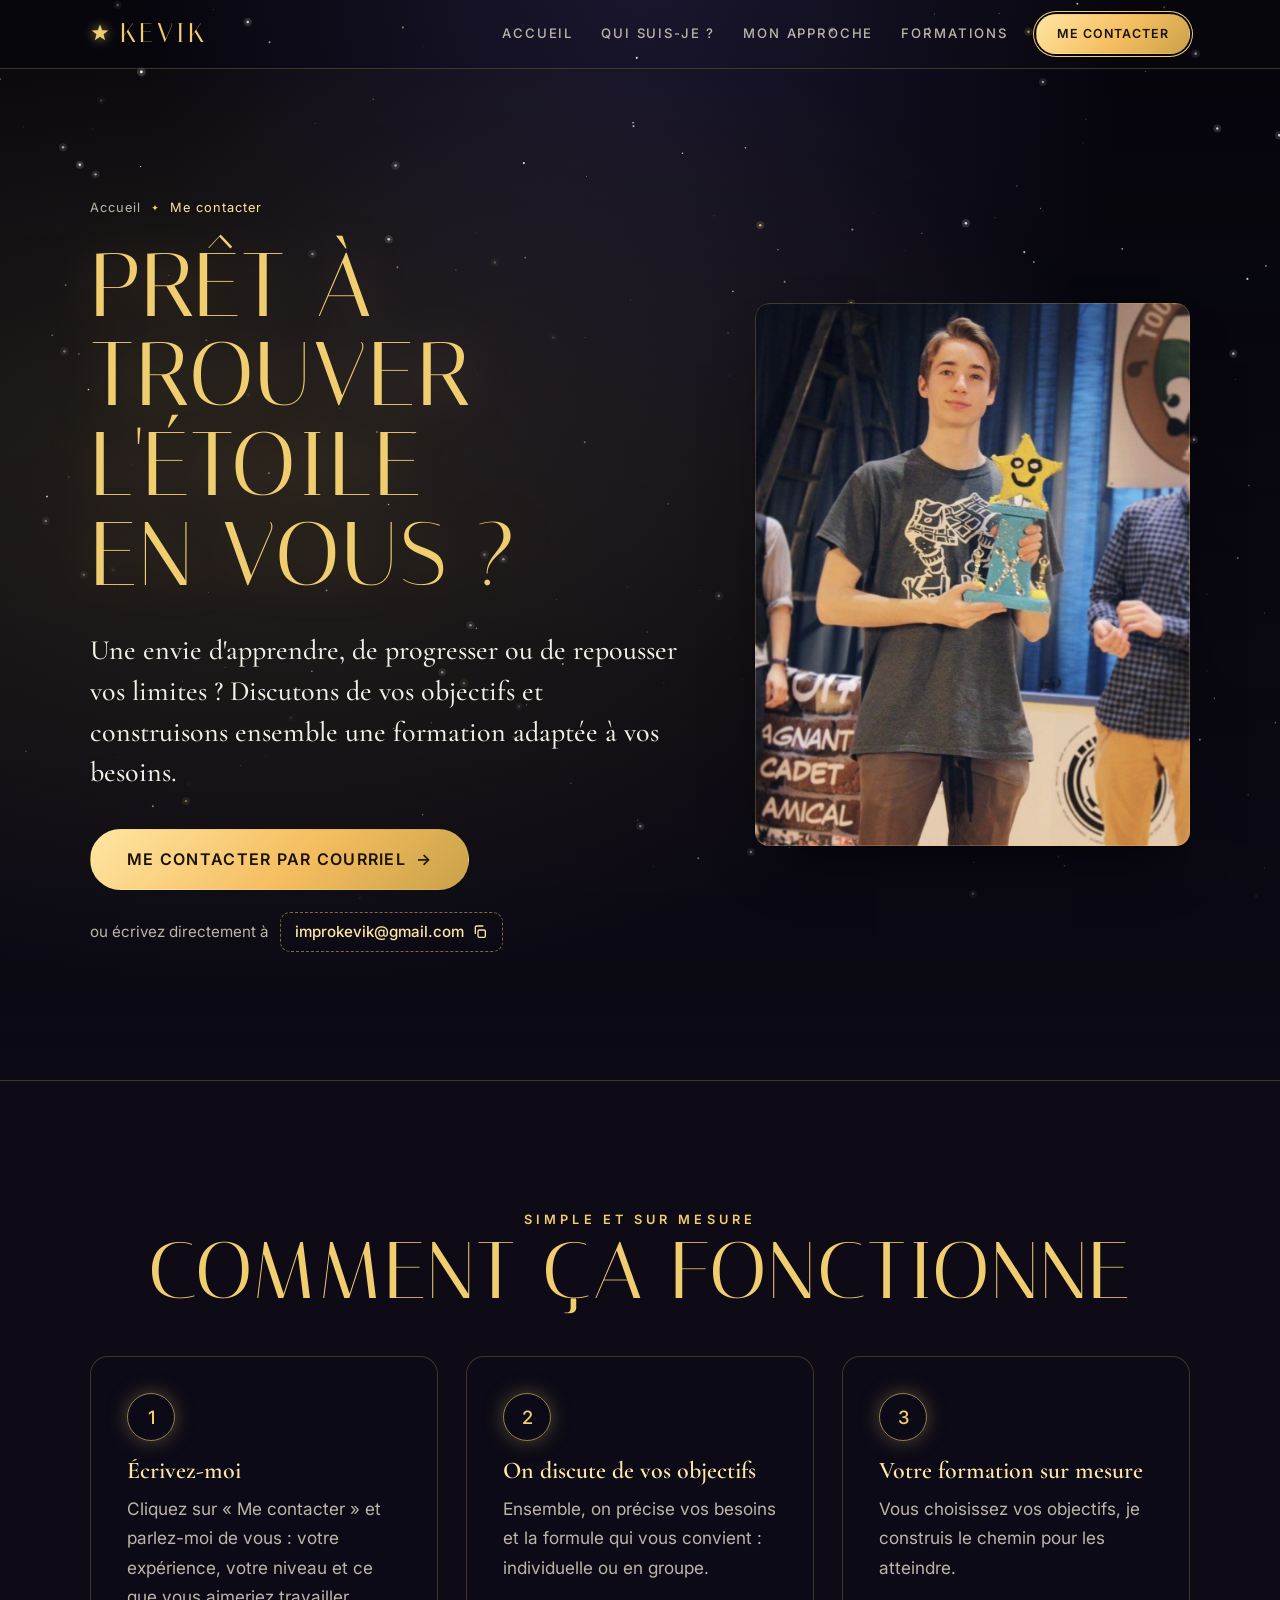
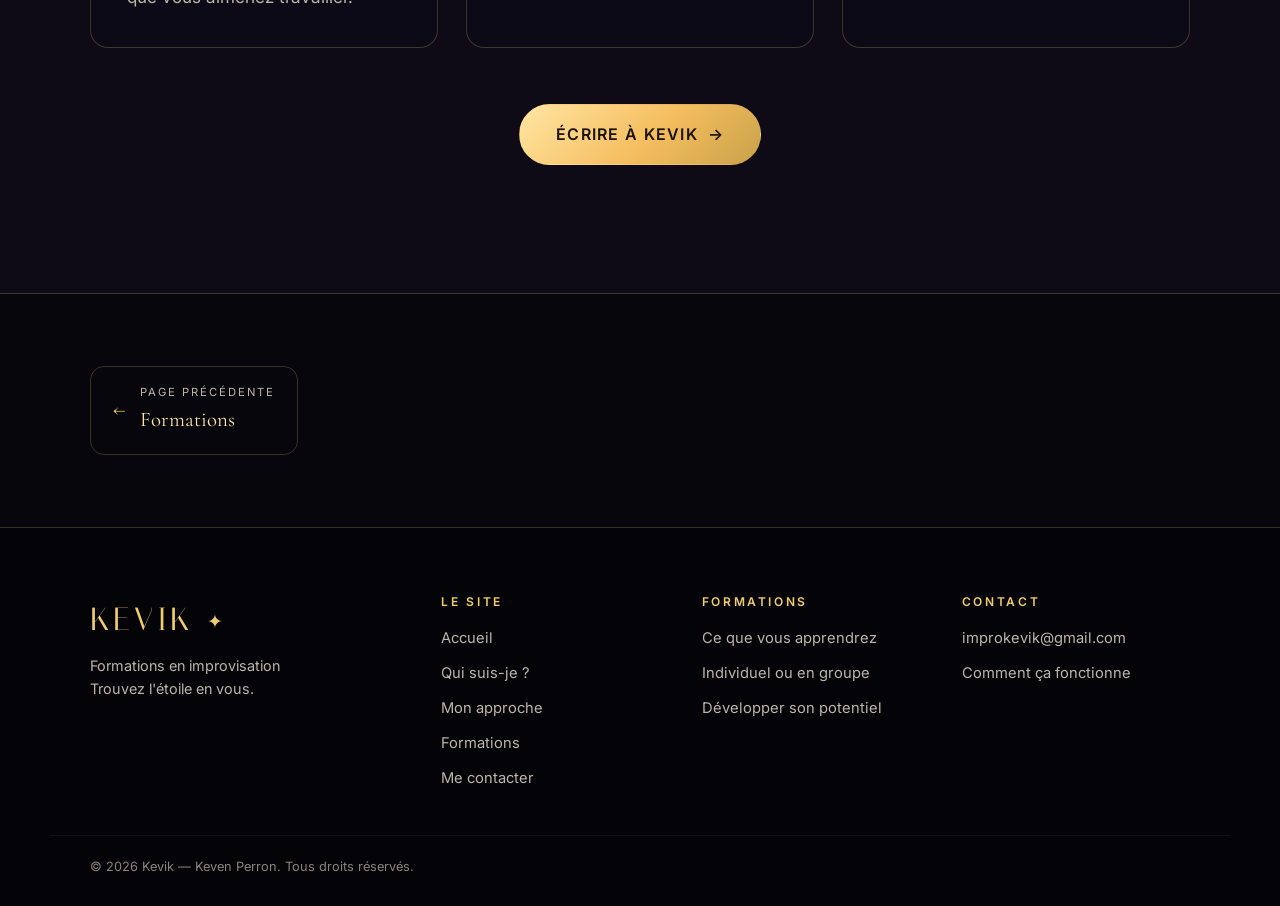
==== contact.html @ fa7ab72c "Site multipage : Accueil, Qui suis-je ?, Mon approche, Formations, Me contacter - Menu d'en-tête ave" ====
<!doctype html>
<html lang="fr-CA">
<head>
  <meta charset="utf-8">
  <meta name="viewport" content="width=device-width, initial-scale=1">
  <title>Me contacter — Kevik, formations en improvisation</title>
  <meta name="description" content="Prêt à trouver l'étoile en vous ? Écrivez à Kevik à improkevik@gmail.com pour construire une formation en improvisation adaptée à vos besoins.">
  <meta name="theme-color" content="#07060d">
  <meta property="og:type" content="website">
  <meta property="og:locale" content="fr_CA">
  <meta property="og:site_name" content="Kevik — Formations en improvisation">
  <meta property="og:title" content="Me contacter — Kevik, formations en improvisation">
  <meta property="og:description" content="Prêt à trouver l'étoile en vous ? Écrivez à Kevik à improkevik@gmail.com pour construire une formation en improvisation adaptée à vos besoins.">
  <meta property="og:image" content="images/trophee.jpg">
  <link rel="icon" href="images/etoile.svg" type="image/svg+xml">
  <link rel="preconnect" href="https://fonts.googleapis.com">
  <link rel="preconnect" href="https://fonts.gstatic.com" crossorigin>
  <link href="https://fonts.googleapis.com/css2?family=Cormorant+Garamond:ital,wght@0,500;0,600;1,500&family=Inter:wght@400;500;600&family=Italiana&display=swap" rel="stylesheet">
  <link rel="stylesheet" href="styles.css">
</head>
<body>
  <canvas id="ciel" aria-hidden="true"></canvas>

  <a class="skip" href="#contenu">Aller au contenu</a>

  <header class="entete" id="entete">
    <div class="entete__inner">
      <a class="logo" href="index.html" aria-label="Kevik — retour à l'accueil">
        <svg class="logo__etoile" viewBox="0 0 24 24" aria-hidden="true"><path d="M12 1.5l2.6 7.1 7.4.3-5.8 4.6 2 7.2L12 16.5l-6.2 4.2 2-7.2L2 8.9l7.4-.3z"/></svg>
        <span>KEVIK</span>
      </a>
      <button class="menu-btn" id="menu-btn" aria-expanded="false" aria-controls="nav" aria-label="Ouvrir le menu">
        <span></span><span></span><span></span>
      </button>
      <nav class="nav" id="nav" aria-label="Navigation principale">
        <a href="index.html">Accueil</a>
        <a href="qui-suis-je.html">Qui suis-je&nbsp;?</a>
        <a href="mon-approche.html">Mon approche</a>
        <a href="formations.html">Formations</a>
        <a class="btn btn--petit" href="contact.html" aria-current="page">Me contacter</a>
      </nav>
    </div>
  </header>

  <main id="contenu">

    <section class="section contact">
      <div class="conteneur deux-colonnes">
        <div class="contact__texte">
          <nav class="fil" aria-label="Fil d'Ariane"><a href="index.html">Accueil</a> <span aria-hidden="true">✦</span> <span aria-current="page">Me contacter</span></nav>
          <h1 class="page-hero__titre revele">Prêt à trouver l'étoile en vous&nbsp;?</h1>
          <p class="accent revele">Une envie d'apprendre, de progresser ou de repousser vos limites&nbsp;? Discutons de vos objectifs et construisons ensemble une formation adaptée à vos besoins.</p>
          <div class="contact__actions revele">
            <a class="btn btn--grand" href="mailto:improkevik@gmail.com?subject=Demande%20de%20formation%20en%20improvisation&amp;body=Bonjour%20Kevik%2C%0A%0AJ%E2%80%99aimerais%20en%20savoir%20plus%20sur%20vos%20formations%20en%20improvisation.%0A%0ANom%20%3A%0AFormation%20individuelle%20ou%20en%20groupe%20%3A%0ANiveau%20(d%C3%A9butant%2C%20interm%C3%A9diaire%2C%20avanc%C3%A9)%20%3A%0AMes%20objectifs%20%3A%0AMes%20disponibilit%C3%A9s%20%3A%0A%0AMerci%20!">Me contacter par courriel <span aria-hidden="true">→</span></a>
            <div class="courriel">
              <span>ou écrivez directement à</span>
              <button type="button" class="courriel__copier" id="copier" data-courriel="improkevik@gmail.com">
                improkevik@gmail.com
                <svg viewBox="0 0 24 24" aria-hidden="true"><rect x="9" y="9" width="11" height="11" rx="2"/><path d="M5 15V5a2 2 0 0 1 2-2h10"/></svg>
              </button>
              <span class="courriel__statut" id="copier-statut" role="status" aria-live="polite"></span>
            </div>
          </div>
        </div>
        <figure class="cadre cadre--portrait revele">
          <img src="images/trophee.jpg" alt="Kevik tenant un trophée en forme d'étoile" width="1075" height="1342" fetchpriority="high">
        </figure>
      </div>
    </section>

    <section class="section section--voile" id="etapes">
      <div class="conteneur">
        <p class="surtitre centre revele">Simple et sur mesure</p>
        <h2 class="titre-section centre revele">Comment ça fonctionne</h2>
        <ol class="etapes">
          <li class="etape revele">
            <span class="etape__numero">1</span>
            <h3>Écrivez-moi</h3>
            <p>Cliquez sur «&nbsp;Me contacter&nbsp;» et parlez-moi de vous&nbsp;: votre expérience, votre niveau et ce que vous aimeriez travailler.</p>
          </li>
          <li class="etape revele">
            <span class="etape__numero">2</span>
            <h3>On discute de vos objectifs</h3>
            <p>Ensemble, on précise vos besoins et la formule qui vous convient&nbsp;: individuelle ou en groupe.</p>
          </li>
          <li class="etape revele">
            <span class="etape__numero">3</span>
            <h3>Votre formation sur mesure</h3>
            <p>Vous choisissez vos objectifs, je construis le chemin pour les atteindre.</p>
          </li>
        </ol>
        <p class="centre revele"><a class="btn btn--grand" href="mailto:improkevik@gmail.com?subject=Demande%20de%20formation%20en%20improvisation&amp;body=Bonjour%20Kevik%2C%0A%0AJ%E2%80%99aimerais%20en%20savoir%20plus%20sur%20vos%20formations%20en%20improvisation.%0A%0ANom%20%3A%0AFormation%20individuelle%20ou%20en%20groupe%20%3A%0ANiveau%20(d%C3%A9butant%2C%20interm%C3%A9diaire%2C%20avanc%C3%A9)%20%3A%0AMes%20objectifs%20%3A%0AMes%20disponibilit%C3%A9s%20%3A%0A%0AMerci%20!">Écrire à Kevik <span aria-hidden="true">→</span></a></p>
      </div>
    </section>

    <nav class="suite conteneur" aria-label="Pages voisines">
      <a class="suite__lien suite__lien--prec" href="formations.html"><span class="suite__fleche" aria-hidden="true">←</span><span><small>Page précédente</small>Formations</span></a>
      <span></span>
    </nav>
  </main>

  <footer class="pied">
    <div class="conteneur pied__inner">
      <div class="pied__marque">
        <a class="pied__logo" href="index.html">KEVIK <span>✦</span></a>
        <p class="pied__sous">Formations en improvisation<br>Trouvez l'étoile en vous.</p>
      </div>
      <nav class="pied__colonne" aria-label="Pages du site">
        <p class="pied__titre">Le site</p>
        <a href="index.html">Accueil</a>
        <a href="qui-suis-je.html">Qui suis-je&nbsp;?</a>
        <a href="mon-approche.html">Mon approche</a>
        <a href="formations.html">Formations</a>
        <a href="contact.html">Me contacter</a>
      </nav>
      <div class="pied__colonne">
        <p class="pied__titre">Formations</p>
        <a href="formations.html#apprendre">Ce que vous apprendrez</a>
        <a href="formations.html#formules">Individuel ou en groupe</a>
        <a href="mon-approche.html#potentiel">Développer son potentiel</a>
      </div>
      <div class="pied__colonne">
        <p class="pied__titre">Contact</p>
        <a href="mailto:improkevik@gmail.com">improkevik@gmail.com</a>
        <a href="contact.html#etapes">Comment ça fonctionne</a>
      </div>
    </div>
    <p class="pied__copyright conteneur">© <span id="annee">2026</span> Kevik — Keven Perron. Tous droits réservés.</p>
  </footer>

  <script src="script.js" defer></script>
</body>
</html>
---- styles.css ----
/* ============================================================
   Kevik — Formations en improvisation
   Thème : ciel étoilé, noir profond et or
   ============================================================ */

:root {
  --nuit: #07060d;
  --nuit-2: #0e0c18;
  --voile: rgba(20, 17, 34, 0.55);
  --or: #f0cd6e;
  --or-clair: #ffe6a3;
  --or-fonce: #c9a24a;
  --bouton: #f5bd5f;
  --texte: #f3efe6;
  --texte-doux: #bdb6a8;
  --ligne: rgba(240, 205, 110, 0.22);

  --f-titre: "Italiana", "Didot", "Bodoni MT", "Times New Roman", serif;
  --f-accent: "Cormorant Garamond", "Garamond", Georgia, serif;
  --f-texte: "Inter", system-ui, -apple-system, "Segoe UI", Roboto, sans-serif;

  --rayon: 14px;
  --largeur: 1180px;
  --gouttiere: clamp(16px, 4vw, 40px);
  --entete-h: 68px;
}

*,
*::before,
*::after { box-sizing: border-box; }

html {
  scroll-behavior: smooth;
  scroll-padding-top: calc(var(--entete-h) + 12px);
  -webkit-text-size-adjust: 100%;
}

body {
  margin: 0;
  background: radial-gradient(ellipse at 50% -10%, #1b1730 0%, var(--nuit) 55%) fixed, var(--nuit);
  color: var(--texte);
  font-family: var(--f-texte);
  font-size: clamp(1rem, 0.96rem + 0.2vw, 1.075rem);
  line-height: 1.7;
  overflow-x: hidden;
  -webkit-font-smoothing: antialiased;
}

img { display: block; max-width: 100%; height: auto; }
a { color: inherit; }
h1, h2, h3, p { margin: 0; }

::selection { background: var(--or); color: var(--nuit); }

:focus-visible {
  outline: 2px solid var(--or-clair);
  outline-offset: 3px;
  border-radius: 6px;
}

#ciel {
  position: fixed;
  inset: 0;
  width: 100%;
  height: 100%;
  z-index: -1;
  pointer-events: none;
}

.skip {
  position: absolute;
  left: 12px;
  top: -60px;
  z-index: 100;
  padding: 10px 16px;
  background: var(--or);
  color: var(--nuit);
  border-radius: 8px;
  font-weight: 600;
  text-decoration: none;
}
.skip:focus { top: 12px; }

.conteneur {
  width: 100%;
  max-width: var(--largeur);
  margin-inline: auto;
  padding-inline: var(--gouttiere);
}
.etroit { max-width: 860px; }
.centre { text-align: center; }

/* ---------- En-tête ---------- */
.entete {
  position: sticky;
  top: 0;
  z-index: 50;
  height: var(--entete-h);
  transition: background-color .3s ease, border-color .3s ease, backdrop-filter .3s ease;
  border-bottom: 1px solid transparent;
}
.entete.defile {
  background: rgba(7, 6, 13, 0.78);
  -webkit-backdrop-filter: blur(14px);
  backdrop-filter: blur(14px);
  border-bottom-color: var(--ligne);
}
.entete__inner {
  max-width: var(--largeur);
  height: 100%;
  margin-inline: auto;
  padding-inline: var(--gouttiere);
  display: flex;
  align-items: center;
  justify-content: space-between;
  gap: 24px;
}

.logo {
  display: inline-flex;
  align-items: center;
  gap: 10px;
  text-decoration: none;
  font-family: var(--f-titre);
  font-size: 1.7rem;
  letter-spacing: .12em;
  color: var(--or);
}
.logo__etoile { width: 20px; height: 20px; fill: var(--or); filter: drop-shadow(0 0 6px rgba(240, 205, 110, .7)); }

.nav { display: flex; align-items: center; gap: clamp(14px, 2.2vw, 30px); }
.nav a:not(.btn) {
  position: relative;
  text-decoration: none;
  font-size: .82rem;
  font-weight: 500;
  letter-spacing: .14em;
  text-transform: uppercase;
  color: var(--texte-doux);
  padding: 6px 0;
  transition: color .2s ease;
}
.nav a:not(.btn)::after {
  content: "";
  position: absolute;
  left: 0; right: 0; bottom: 0;
  height: 1px;
  background: var(--or);
  transform: scaleX(0);
  transform-origin: left;
  transition: transform .25s ease;
}
.nav a:not(.btn):hover,
.nav a:not(.btn)[aria-current="page"] { color: var(--or-clair); }
.nav a:not(.btn):hover::after,
.nav a:not(.btn)[aria-current="page"]::after { transform: scaleX(1); }
.nav .btn[aria-current="page"] { box-shadow: 0 0 0 2px var(--nuit), 0 0 0 3px var(--or); }

.menu-btn {
  display: none;
  width: 44px; height: 44px;
  padding: 0;
  border: 1px solid var(--ligne);
  border-radius: 10px;
  background: transparent;
  cursor: pointer;
  position: relative;
}
.menu-btn span {
  position: absolute;
  left: 12px; right: 12px;
  height: 1.5px;
  background: var(--or);
  transition: transform .3s ease, opacity .2s ease;
}
.menu-btn span:nth-child(1) { top: 15px; }
.menu-btn span:nth-child(2) { top: 21px; }
.menu-btn span:nth-child(3) { top: 27px; }
.menu-btn[aria-expanded="true"] span:nth-child(1) { transform: translateY(6px) rotate(45deg); }
.menu-btn[aria-expanded="true"] span:nth-child(2) { opacity: 0; }
.menu-btn[aria-expanded="true"] span:nth-child(3) { transform: translateY(-6px) rotate(-45deg); }

/* ---------- Boutons ---------- */
.btn {
  display: inline-flex;
  align-items: center;
  justify-content: center;
  gap: .6em;
  min-height: 48px;
  padding: 12px 24px;
  border-radius: 999px;
  border: 1px solid transparent;
  background: linear-gradient(135deg, var(--or-clair), var(--bouton) 55%, var(--or-fonce));
  color: #1a1306;
  font-family: var(--f-texte);
  font-weight: 600;
  font-size: .9rem;
  letter-spacing: .08em;
  text-transform: uppercase;
  text-decoration: none;
  box-shadow: 0 0 0 rgba(245, 189, 95, 0);
  transition: transform .2s ease, box-shadow .3s ease;
}
.btn:hover { transform: translateY(-2px); box-shadow: 0 10px 34px -8px rgba(245, 189, 95, .65); }
.btn span { transition: transform .2s ease; }
.btn:hover span { transform: translateX(4px); }
.btn--contour {
  background: transparent;
  color: var(--or-clair);
  border-color: rgba(240, 205, 110, .55);
}
.btn--contour:hover { background: rgba(240, 205, 110, .08); box-shadow: none; }
.btn--petit { min-height: 40px; padding: 8px 20px; font-size: .78rem; }
.btn--grand { min-height: 58px; padding: 16px 36px; font-size: 1rem; }

/* ---------- Typographie commune ---------- */
.surtitre {
  font-family: var(--f-texte);
  font-size: .8rem;
  font-weight: 600;
  letter-spacing: .32em;
  text-transform: uppercase;
  color: var(--or);
}
.titre-section {
  font-family: var(--f-titre);
  font-weight: 400;
  font-size: clamp(2.6rem, 1.6rem + 4.4vw, 5rem);
  line-height: 1.02;
  letter-spacing: .02em;
  text-transform: uppercase;
  color: var(--or);
  margin-bottom: .45em;
  text-wrap: balance;
}
.sous-titre {
  font-family: var(--f-accent);
  font-style: italic;
  font-weight: 500;
  font-size: clamp(1.35rem, 1.1rem + 1vw, 1.8rem);
  line-height: 1.35;
  color: var(--or-clair);
  margin-bottom: 1em;
}
.accent {
  font-family: var(--f-accent);
  font-weight: 500;
  font-size: clamp(1.3rem, 1.05rem + 1vw, 1.75rem);
  line-height: 1.45;
  color: var(--or-clair);
}
.texte p + p { margin-top: 1.05em; }
.texte p { color: var(--texte); }
.texte strong { color: var(--or-clair); font-weight: 600; }

/* ---------- Hero ---------- */
.hero {
  position: relative;
  padding: clamp(32px, 6vw, 80px) 0 clamp(56px, 8vw, 110px);
  min-height: calc(100svh - var(--entete-h));
  display: flex;
  align-items: center;
}
.hero__grille {
  display: grid;
  grid-template-columns: 1fr 1.05fr;
  align-items: center;
  gap: clamp(32px, 5vw, 72px);
}
.hero__titre { margin: .2em 0 .15em; line-height: .9; }
.hero__nom {
  display: block;
  font-family: var(--f-titre);
  font-weight: 400;
  font-size: clamp(4.4rem, 2.4rem + 8.5vw, 8.6rem);
  letter-spacing: .08em;
  text-transform: uppercase;
  background: linear-gradient(180deg, var(--or-clair) 10%, var(--or) 55%, var(--or-fonce) 100%);
  -webkit-background-clip: text;
  background-clip: text;
  color: transparent;
  filter: drop-shadow(0 0 28px rgba(240, 205, 110, .28));
}
.slogan {
  display: flex;
  align-items: center;
  gap: 14px;
  font-family: var(--f-texte);
  font-weight: 600;
  font-size: clamp(1.05rem, .9rem + .7vw, 1.4rem);
  letter-spacing: .2em;
  text-transform: uppercase;
  color: #fff;
}
.slogan__etoile {
  flex: none;
  width: 30px; height: 30px;
  fill: var(--or);
  filter: drop-shadow(0 0 10px rgba(255, 220, 130, .9));
  animation: pulse 3.2s ease-in-out infinite;
}
@keyframes pulse {
  0%, 100% { transform: scale(1) rotate(0deg); opacity: 1; }
  50% { transform: scale(1.18) rotate(12deg); opacity: .85; }
}
.valeurs {
  margin-top: 26px;
  font-family: var(--f-accent);
  font-size: clamp(1.02rem, .95rem + .35vw, 1.22rem);
  letter-spacing: .12em;
  text-transform: uppercase;
  color: var(--or);
}
.valeurs span { display: inline-block; margin: 0 .5em; font-size: .7em; vertical-align: middle; color: var(--or-clair); }
.hero__actions { display: flex; flex-wrap: wrap; gap: 14px; margin-top: 36px; }

.hero__photos { position: relative; padding-bottom: 14%; }
.cadre.cadre--principal { position: relative; z-index: 1; width: 92%; }
.cadre.cadre--secondaire {
  position: absolute;
  z-index: 2;
  width: 46%;
  right: -4%;
  bottom: 0;
  border: 4px solid var(--nuit);
  box-shadow: 0 20px 50px -10px rgba(0, 0, 0, .8);
}

/* ---------- Cadres photo ---------- */
.cadre {
  margin: 0;
  position: relative;
  border-radius: var(--rayon);
  overflow: hidden;
  background: var(--nuit-2);
  box-shadow: 0 30px 60px -30px rgba(0, 0, 0, .9);
}
.cadre::after {
  content: "";
  position: absolute;
  inset: 0;
  border-radius: inherit;
  border: 1px solid var(--ligne);
  pointer-events: none;
}
.cadre img { width: 100%; height: 100%; object-fit: cover; transition: transform .8s ease; }
.cadre:hover img { transform: scale(1.03); }
.cadre figcaption {
  position: absolute;
  right: 10px; bottom: 8px;
  font-size: .7rem;
  letter-spacing: .05em;
  color: rgba(255, 255, 255, .75);
  text-shadow: 0 1px 4px rgba(0, 0, 0, .9);
}
.cadre--portrait { aspect-ratio: 4 / 5; }

/* ---------- Bloc « potentiel » ---------- */
.potentiel-intro {
  padding: clamp(64px, 9vw, 120px) 0;
  border-top: 1px solid var(--ligne);
  border-bottom: 1px solid var(--ligne);
  background: linear-gradient(180deg, rgba(14, 12, 24, .2), rgba(14, 12, 24, .7), rgba(14, 12, 24, .2));
}
.grand-enonce {
  font-family: var(--f-texte);
  font-weight: 600;
  font-size: clamp(1.7rem, 1.1rem + 2.6vw, 3.1rem);
  line-height: 1.18;
  letter-spacing: .04em;
  text-transform: uppercase;
  text-wrap: balance;
}
.potentiel-intro .accent { margin-top: 26px; }
.devise {
  margin-top: 30px;
  font-family: var(--f-accent);
  font-size: clamp(1.15rem, 1rem + .6vw, 1.5rem);
  letter-spacing: .24em;
  text-transform: uppercase;
  color: var(--texte);
}

/* ---------- Sections ---------- */
.section { padding: clamp(72px, 10vw, 140px) 0; }
.section--voile {
  background: var(--voile);
  border-top: 1px solid var(--ligne);
  border-bottom: 1px solid var(--ligne);
}

.deux-colonnes {
  display: grid;
  grid-template-columns: minmax(0, .9fr) minmax(0, 1.1fr);
  gap: clamp(32px, 6vw, 80px);
  align-items: center;
}
.deux-colonnes--inverse { grid-template-columns: minmax(0, 1.1fr) minmax(0, .9fr); align-items: start; }
#formations .deux-colonnes { grid-template-columns: minmax(0, 1.1fr) minmax(0, .9fr); }

.distinctions {
  list-style: none;
  padding: 0;
  margin: 30px 0 0;
  display: flex;
  flex-wrap: wrap;
  gap: 10px;
}
.distinctions li {
  display: inline-flex;
  align-items: center;
  gap: 8px;
  padding: 8px 16px;
  border: 1px solid var(--ligne);
  border-radius: 999px;
  background: rgba(240, 205, 110, .06);
  font-size: .85rem;
  font-weight: 500;
  color: var(--or-clair);
}
.distinctions li span { color: var(--or); }

.galerie {
  display: grid;
  grid-template-columns: repeat(2, minmax(0, 1fr));
  gap: clamp(14px, 2vw, 24px);
  margin-top: clamp(48px, 7vw, 96px);
}
.galerie .cadre { aspect-ratio: 3 / 2; }

/* ---------- Piliers ---------- */
.piliers {
  display: grid;
  grid-template-columns: repeat(2, minmax(0, 1fr));
  gap: clamp(16px, 2.4vw, 28px);
  margin-top: clamp(24px, 4vw, 48px);
}
.pilier {
  position: relative;
  padding: clamp(26px, 3vw, 40px);
  border: 1px solid var(--ligne);
  border-radius: calc(var(--rayon) + 4px);
  background: linear-gradient(160deg, rgba(240, 205, 110, .08), rgba(14, 12, 24, .6) 45%);
  transition: transform .3s ease, border-color .3s ease, box-shadow .3s ease;
}
.pilier:hover {
  transform: translateY(-4px);
  border-color: rgba(240, 205, 110, .5);
  box-shadow: 0 24px 50px -24px rgba(240, 205, 110, .35);
}
.pilier__icone {
  display: inline-grid;
  place-items: center;
  width: 44px; height: 44px;
  border-radius: 50%;
  margin-bottom: 18px;
  background: radial-gradient(circle, rgba(255, 230, 163, .35), rgba(240, 205, 110, .05) 70%);
  color: var(--or-clair);
  font-size: 1.25rem;
  text-shadow: 0 0 12px rgba(255, 220, 130, .9);
}
.pilier h3 {
  font-family: var(--f-accent);
  font-weight: 600;
  font-size: clamp(1.35rem, 1.15rem + .7vw, 1.7rem);
  line-height: 1.25;
  color: var(--or-clair);
  margin-bottom: 10px;
}
.pilier p { color: var(--texte-doux); }
.et-plus {
  margin-top: clamp(28px, 4vw, 44px);
  font-family: var(--f-accent);
  font-style: italic;
  font-size: clamp(1.25rem, 1.1rem + .6vw, 1.6rem);
  color: var(--texte);
}

/* ---------- Approche ---------- */
#approche .titre-section { margin-bottom: .6em; }
#approche .cadre { position: sticky; top: calc(var(--entete-h) + 24px); }
.citation {
  position: relative;
  max-width: 900px;
  margin: clamp(48px, 7vw, 90px) auto 0;
  padding: clamp(30px, 4vw, 50px) clamp(24px, 5vw, 64px);
  text-align: center;
  border-top: 1px solid var(--ligne);
  border-bottom: 1px solid var(--ligne);
}
.citation::before {
  content: "✦";
  position: absolute;
  top: 0; left: 50%;
  transform: translate(-50%, -55%);
  padding: 0 16px;
  background: var(--nuit);
  color: var(--or);
  font-size: 1.4rem;
  text-shadow: 0 0 12px rgba(255, 220, 130, .8);
}
.citation p {
  font-family: var(--f-accent);
  font-style: italic;
  font-weight: 500;
  font-size: clamp(1.4rem, 1.1rem + 1.3vw, 2.1rem);
  line-height: 1.4;
  color: var(--or-clair);
}

/* ---------- Apprentissages ---------- */
.apprentissages {
  list-style: none;
  padding: 0;
  margin: clamp(20px, 3vw, 36px) auto 0;
  max-width: 980px;
  display: grid;
  grid-template-columns: repeat(2, minmax(0, 1fr));
  gap: 0 clamp(24px, 5vw, 64px);
}
.apprentissages li {
  display: flex;
  align-items: center;
  gap: 16px;
  padding: 18px 4px;
  border-bottom: 1px solid var(--ligne);
  font-family: var(--f-accent);
  font-weight: 500;
  font-size: clamp(1.2rem, 1.05rem + .5vw, 1.45rem);
  line-height: 1.3;
}
.apprentissages li::before {
  content: "✦";
  flex: none;
  color: var(--or);
  font-size: .85em;
  text-shadow: 0 0 10px rgba(255, 220, 130, .7);
}
#apprendre .galerie { margin-top: clamp(36px, 5vw, 64px); }

/* ---------- Formations ---------- */
.etiquettes {
  list-style: none;
  padding: 0;
  margin: 28px 0 0;
  display: flex;
  flex-wrap: wrap;
  gap: 10px;
}
.etiquettes li {
  padding: 7px 16px;
  border-radius: 999px;
  border: 1px solid var(--ligne);
  font-size: .82rem;
  letter-spacing: .08em;
  text-transform: uppercase;
  color: var(--or-clair);
}
.mosaique { display: grid; gap: clamp(14px, 2vw, 22px); }
.mosaique .cadre { aspect-ratio: 16 / 10; }
.mosaique .cadre:nth-child(2) { width: 88%; margin-left: auto; }

/* ---------- Contact ---------- */
.contact {
  position: relative;
  background:
    radial-gradient(ellipse at 20% 40%, rgba(240, 205, 110, .12), transparent 60%),
    linear-gradient(180deg, transparent, rgba(14, 12, 24, .7));
  border-top: 1px solid var(--ligne);
}
.contact .deux-colonnes { grid-template-columns: minmax(0, 1.15fr) minmax(0, .85fr); }
.contact .accent { color: var(--texte); }
.contact__actions { margin-top: 36px; }
.courriel {
  display: flex;
  flex-wrap: wrap;
  align-items: center;
  gap: 8px 12px;
  margin-top: 22px;
  font-size: .95rem;
  color: var(--texte-doux);
}
.courriel__copier {
  display: inline-flex;
  align-items: center;
  gap: 8px;
  min-height: 40px;
  padding: 6px 14px;
  border: 1px dashed rgba(240, 205, 110, .5);
  border-radius: 10px;
  background: transparent;
  color: var(--or-clair);
  font: inherit;
  font-weight: 500;
  cursor: pointer;
  transition: background-color .2s ease;
}
.courriel__copier:hover { background: rgba(240, 205, 110, .08); }
.courriel__copier svg { width: 16px; height: 16px; fill: none; stroke: currentColor; stroke-width: 2; }
.courriel__statut { font-size: .85rem; color: var(--or); min-height: 1em; }

/* ---------- Pied de page ---------- */
.pied {
  padding: 64px 0 28px;
  border-top: 1px solid var(--ligne);
  background: rgba(5, 4, 9, .88);
}
.pied__inner {
  display: grid;
  grid-template-columns: 1.4fr repeat(3, 1fr);
  gap: 32px;
}
.pied__logo {
  font-family: var(--f-titre);
  font-size: 2rem;
  letter-spacing: .12em;
  color: var(--or);
  text-decoration: none;
}
.pied__logo span { font-size: .6em; vertical-align: middle; }
.pied__sous { margin-top: 8px; color: var(--texte-doux); font-size: .9rem; line-height: 1.6; }
.pied__colonne { display: flex; flex-direction: column; gap: 10px; }
.pied__titre {
  font-size: .75rem;
  font-weight: 600;
  letter-spacing: .22em;
  text-transform: uppercase;
  color: var(--or);
  margin-bottom: 4px;
}
.pied__colonne a {
  width: fit-content;
  text-decoration: none;
  font-size: .92rem;
  color: var(--texte-doux);
  transition: color .2s ease;
}
.pied__colonne a:hover { color: var(--or-clair); }
.pied__copyright {
  margin-top: 44px;
  padding-top: 20px;
  border-top: 1px solid rgba(255, 255, 255, .06);
  font-size: .8rem;
  color: #8a8478;
}

/* ---------- Bandeau des pages intérieures ---------- */
.page-hero { padding: clamp(36px, 6vw, 80px) 0 clamp(40px, 6vw, 72px); border-bottom: 1px solid var(--ligne); }
.page-hero__grille {
  display: grid;
  grid-template-columns: minmax(0, 1.1fr) minmax(0, .9fr);
  gap: clamp(28px, 5vw, 72px);
  align-items: center;
}
.page-hero__titre {
  font-family: var(--f-titre);
  font-weight: 400;
  font-size: clamp(2.8rem, 1.6rem + 5vw, 5.6rem);
  line-height: 1;
  text-transform: uppercase;
  letter-spacing: .02em;
  color: var(--or);
  margin: .2em 0 .35em;
  text-wrap: balance;
  filter: drop-shadow(0 0 24px rgba(240, 205, 110, .2));
}
.page-hero .sous-titre { margin-bottom: 0; }
.page-hero__photo { aspect-ratio: 4 / 3; }
.fil {
  display: flex;
  flex-wrap: wrap;
  align-items: center;
  gap: 10px;
  margin-bottom: 22px;
  font-size: .8rem;
  letter-spacing: .08em;
  color: var(--texte-doux);
}
.fil a { text-decoration: none; color: var(--texte-doux); }
.fil a:hover { color: var(--or-clair); }
.fil span[aria-hidden] { color: var(--or); font-size: .7em; }
.fil [aria-current] { color: var(--or-clair); }

/* ---------- Cartes de l'accueil ---------- */
.cartes {
  display: grid;
  grid-template-columns: repeat(3, minmax(0, 1fr));
  gap: clamp(16px, 2.4vw, 28px);
  margin-top: clamp(24px, 4vw, 44px);
}
.carte {
  display: flex;
  flex-direction: column;
  text-decoration: none;
  border: 1px solid var(--ligne);
  border-radius: calc(var(--rayon) + 4px);
  overflow: hidden;
  background: rgba(14, 12, 24, .75);
  transition: transform .3s ease, border-color .3s ease, box-shadow .3s ease;
}
.carte:hover { transform: translateY(-6px); border-color: rgba(240, 205, 110, .55); box-shadow: 0 28px 60px -28px rgba(240, 205, 110, .4); }
.carte__image { display: block; aspect-ratio: 4 / 3; overflow: hidden; }
.carte__image img { width: 100%; height: 100%; object-fit: cover; transition: transform .8s ease; }
.carte:hover .carte__image img { transform: scale(1.05); }
.carte__corps { display: flex; flex-direction: column; gap: 10px; padding: 24px 24px 28px; flex: 1; }
.carte__titre { font-family: var(--f-titre); font-size: 1.9rem; line-height: 1.1; text-transform: uppercase; color: var(--or); }
.carte__texte { color: var(--texte-doux); font-size: .95rem; }
.carte__lien { margin-top: auto; padding-top: 8px; font-size: .8rem; font-weight: 600; letter-spacing: .12em; text-transform: uppercase; color: var(--or-clair); }
.carte__lien span { display: inline-block; transition: transform .2s ease; }
.carte:hover .carte__lien span { transform: translateX(4px); }

.piliers-courts {
  list-style: none;
  padding: 0;
  margin: clamp(20px, 3vw, 36px) auto clamp(28px, 4vw, 44px);
  max-width: 900px;
  display: grid;
  grid-template-columns: repeat(2, minmax(0, 1fr));
  gap: 14px;
}
.piliers-courts li {
  display: flex;
  align-items: center;
  gap: 14px;
  padding: 18px 22px;
  border: 1px solid var(--ligne);
  border-radius: var(--rayon);
  background: rgba(240, 205, 110, .04);
  font-family: var(--f-accent);
  font-size: clamp(1.15rem, 1.05rem + .4vw, 1.35rem);
  font-weight: 500;
  color: var(--or-clair);
}
.piliers-courts li span { color: var(--or); text-shadow: 0 0 10px rgba(255, 220, 130, .7); }

/* ---------- Appel à l'action ---------- */
.appel {
  padding: clamp(72px, 10vw, 130px) 0;
  border-top: 1px solid var(--ligne);
  background: radial-gradient(ellipse at 50% 60%, rgba(240, 205, 110, .13), transparent 65%);
}
.appel__etoile {
  width: 46px; height: 46px;
  margin: 0 auto 18px;
  fill: var(--or);
  filter: drop-shadow(0 0 16px rgba(255, 220, 130, .9));
  animation: pulse 3.2s ease-in-out infinite;
}
.appel .accent { color: var(--texte); }
.appel__actions { margin-top: 34px; }

/* ---------- Navigation précédente / suivante ---------- */
.suite {
  display: flex;
  justify-content: space-between;
  gap: 16px;
  padding-top: clamp(40px, 6vw, 72px);
  padding-bottom: clamp(40px, 6vw, 72px);
}
.suite__lien {
  display: inline-flex;
  align-items: center;
  gap: 14px;
  padding: 16px 22px;
  border: 1px solid var(--ligne);
  border-radius: var(--rayon);
  text-decoration: none;
  font-family: var(--f-accent);
  font-size: 1.3rem;
  color: var(--or-clair);
  transition: border-color .2s ease, background-color .2s ease;
}
.suite__lien:hover { border-color: rgba(240, 205, 110, .55); background: rgba(240, 205, 110, .06); }
.suite__lien small {
  display: block;
  font-family: var(--f-texte);
  font-size: .7rem;
  letter-spacing: .18em;
  text-transform: uppercase;
  color: var(--texte-doux);
}
.suite__lien--suiv { text-align: right; margin-left: auto; }
.suite__fleche { color: var(--or); font-size: 1.2rem; }

/* ---------- Qui suis-je ---------- */
.lettrine::first-letter {
  float: left;
  font-family: var(--f-titre);
  font-size: 4.2em;
  line-height: .8;
  padding: 6px 12px 0 0;
  color: var(--or);
}
.encadre {
  padding: clamp(26px, 3vw, 40px);
  border: 1px solid var(--ligne);
  border-radius: calc(var(--rayon) + 4px);
  background: linear-gradient(160deg, rgba(240, 205, 110, .1), rgba(14, 12, 24, .7) 50%);
}
.encadre__titre { font-family: var(--f-titre); font-weight: 400; font-size: 2rem; text-transform: uppercase; color: var(--or); }
.encadre__intro { margin: 8px 0 18px; color: var(--texte-doux); font-size: .95rem; }
.distinctions-liste { list-style: none; padding: 0; margin: 0; display: grid; gap: 4px; }
.distinctions-liste li {
  display: flex;
  gap: 14px;
  align-items: baseline;
  padding: 12px 0;
  border-bottom: 1px solid var(--ligne);
}
.distinctions-liste li:last-child { border-bottom: 0; }
.distinctions-liste li > span:first-child { color: var(--or); text-shadow: 0 0 10px rgba(255, 220, 130, .7); }
.distinctions-liste strong { color: var(--or-clair); font-weight: 600; }
.galerie--trois { grid-template-columns: 1.2fr 1.2fr .8fr; margin-top: clamp(24px, 4vw, 44px); }
.galerie--trois .cadre { aspect-ratio: auto; height: clamp(220px, 26vw, 360px); }

.texte--grand { font-size: clamp(1.05rem, 1rem + .25vw, 1.18rem); }

/* ---------- Formations ---------- */
.formules {
  display: grid;
  grid-template-columns: repeat(2, minmax(0, 1fr));
  gap: clamp(16px, 2.4vw, 28px);
  margin-top: clamp(24px, 4vw, 44px);
}
.formule {
  padding: clamp(26px, 3vw, 40px);
  border: 1px solid var(--ligne);
  border-radius: calc(var(--rayon) + 4px);
  background: linear-gradient(160deg, rgba(240, 205, 110, .08), rgba(14, 12, 24, .6) 45%);
}
.formule h3 { font-family: var(--f-accent); font-weight: 600; font-size: clamp(1.4rem, 1.2rem + .7vw, 1.8rem); color: var(--or-clair); margin-bottom: 10px; }
.formule p { color: var(--texte-doux); }
.etiquettes--centre { justify-content: center; margin-top: 32px; }

/* ---------- Contact : étapes ---------- */
.etapes {
  list-style: none;
  padding: 0;
  margin: clamp(24px, 4vw, 44px) 0 clamp(36px, 5vw, 56px);
  display: grid;
  grid-template-columns: repeat(3, minmax(0, 1fr));
  gap: clamp(16px, 2.4vw, 28px);
  counter-reset: none;
}
.etape {
  position: relative;
  padding: clamp(26px, 3vw, 36px);
  border: 1px solid var(--ligne);
  border-radius: calc(var(--rayon) + 4px);
  background: rgba(14, 12, 24, .7);
}
.etape__numero {
  display: inline-grid;
  place-items: center;
  width: 48px; height: 48px;
  margin-bottom: 16px;
  border-radius: 50%;
  border: 1px solid rgba(240, 205, 110, .6);
  font-family: var(--f-texte);
  font-weight: 500;
  font-size: 1.15rem;
  color: var(--or);
  box-shadow: 0 0 22px -4px rgba(240, 205, 110, .5);
}
.etape h3 { font-family: var(--f-accent); font-weight: 600; font-size: 1.5rem; line-height: 1.2; color: var(--or-clair); margin-bottom: 8px; }
.etape p { color: var(--texte-doux); }

/* ---------- Apparition au défilement ---------- */
.js .revele {
  opacity: 0;
  transform: translateY(24px);
  transition: opacity .9s ease, transform .9s cubic-bezier(.2, .7, .2, 1);
}
.js .revele.visible { opacity: 1; transform: none; }

/* ---------- Tablette ---------- */
@media (max-width: 960px) {
  .hero { min-height: auto; }
  .hero__grille { grid-template-columns: 1fr; }
  .hero__photos { max-width: 640px; }
  .deux-colonnes,
  .deux-colonnes--inverse,
  #formations .deux-colonnes,
  .contact .deux-colonnes { grid-template-columns: 1fr; }
  #approche .cadre { position: relative; top: 0; }
  .page-hero__grille { grid-template-columns: 1fr; }
  .page-hero__photo { max-width: 640px; }
  .cartes { grid-template-columns: 1fr; max-width: 560px; margin-inline: auto; }
  .etapes { grid-template-columns: 1fr; }
  .pied__inner { grid-template-columns: 1fr 1fr; }
  .pied__marque { grid-column: 1 / -1; }
  .cadre--portrait { max-width: 520px; }
  #qui-suis-je .cadre--portrait { aspect-ratio: 4 / 4.2; }
}

/* ---------- Mobile ---------- */
@media (max-width: 760px) {
  :root { --entete-h: 62px; }

  .menu-btn { display: block; }
  .nav {
    position: fixed;
    top: var(--entete-h);
    left: 0; right: 0;
    flex-direction: column;
    align-items: stretch;
    gap: 0;
    padding: 8px var(--gouttiere) 24px;
    background: rgba(7, 6, 13, .97);
    -webkit-backdrop-filter: blur(14px);
    backdrop-filter: blur(14px);
    border-bottom: 1px solid var(--ligne);
    transform: translateY(-8px);
    opacity: 0;
    visibility: hidden;
    transition: opacity .25s ease, transform .25s ease, visibility .25s;
  }
  .nav.ouvert { opacity: 1; visibility: visible; transform: none; }
  .nav a:not(.btn) { padding: 16px 0; font-size: .9rem; border-bottom: 1px solid rgba(255, 255, 255, .06); }
  .nav a:not(.btn)::after { display: none; }
  .nav .btn { margin-top: 18px; min-height: 50px; }
  .entete.menu-ouvert { background: rgba(7, 6, 13, .97); }

  .hero { padding-top: 24px; }
  .slogan { letter-spacing: .14em; }
  .valeurs { letter-spacing: .1em; font-size: 1.02rem; }
  .valeurs span { margin: 0 .3em; }
  .hero__actions .btn { flex: 1 1 100%; }

  .piliers,
  .apprentissages,
  .galerie { grid-template-columns: 1fr; }
  .mosaique .cadre:nth-child(2) { width: 100%; }

  .btn--grand { width: 100%; padding-inline: 20px; font-size: .9rem; }
  .piliers-courts,
  .formules,
  .galerie--trois { grid-template-columns: 1fr; }
  .galerie--trois .cadre { height: auto; aspect-ratio: 3 / 2; }
  .galerie--trois .cadre:last-child { aspect-ratio: 4 / 5; }
  .suite { flex-direction: column; }
  .suite__lien { width: 100%; justify-content: space-between; }
}

@media (prefers-reduced-motion: reduce) {
  html { scroll-behavior: auto; }
  *, *::before, *::after { animation: none !important; transition: none !important; }
  .js .revele { opacity: 1; transform: none; }
}
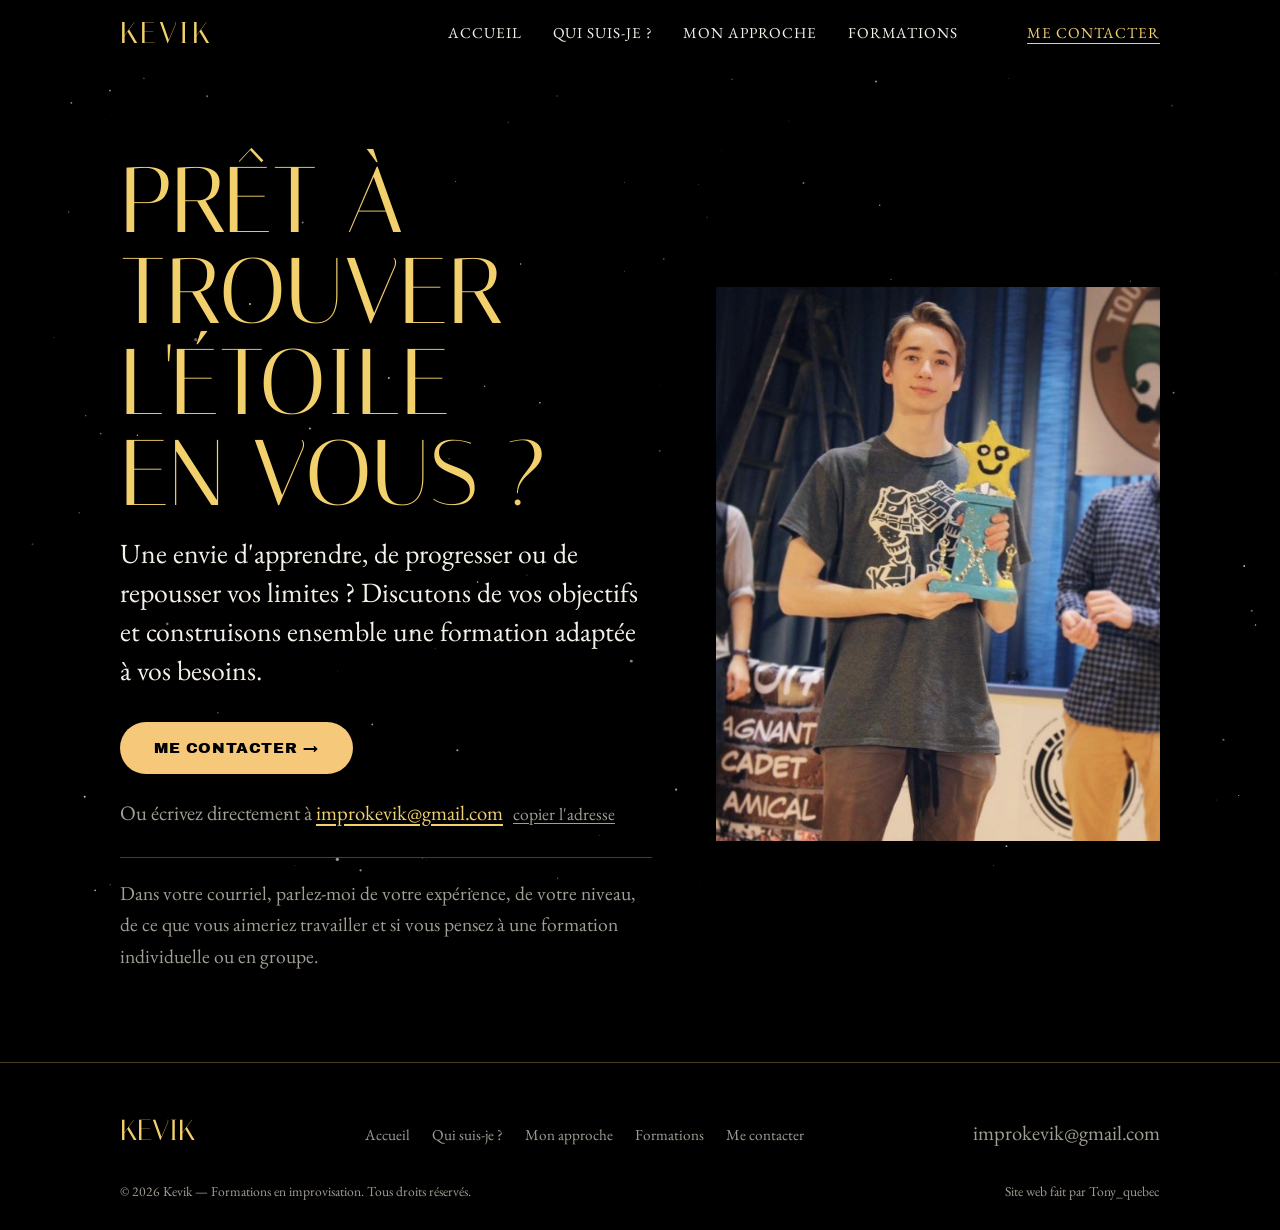
==== commit b79112b4: "Style plus sobre et crédit Tony_quebec - Retire dégradés, lueurs, cartes, étiquettes, fils d'Ariane " ====
--- a/contact.html
+++ b/contact.html
@@ -5,7 +5,8 @@
   <meta name="viewport" content="width=device-width, initial-scale=1">
   <title>Me contacter — Kevik, formations en improvisation</title>
   <meta name="description" content="Prêt à trouver l'étoile en vous ? Écrivez à Kevik à improkevik@gmail.com pour construire une formation en improvisation adaptée à vos besoins.">
-  <meta name="theme-color" content="#07060d">
+  <meta name="author" content="Tony_quebec">
+  <meta name="theme-color" content="#000000">
   <meta property="og:type" content="website">
   <meta property="og:locale" content="fr_CA">
   <meta property="og:site_name" content="Kevik — Formations en improvisation">
@@ -15,7 +16,7 @@
   <link rel="icon" href="images/etoile.svg" type="image/svg+xml">
   <link rel="preconnect" href="https://fonts.googleapis.com">
   <link rel="preconnect" href="https://fonts.gstatic.com" crossorigin>
-  <link href="https://fonts.googleapis.com/css2?family=Cormorant+Garamond:ital,wght@0,500;0,600;1,500&family=Inter:wght@400;500;600&family=Italiana&display=swap" rel="stylesheet">
+  <link href="https://fonts.googleapis.com/css2?family=EB+Garamond:ital,wght@0,400;0,500;1,400&family=Italiana&family=Archivo+Black&display=swap" rel="stylesheet">
   <link rel="stylesheet" href="styles.css">
 </head>
 <body>
@@ -25,107 +26,52 @@
 
   <header class="entete" id="entete">
     <div class="entete__inner">
-      <a class="logo" href="index.html" aria-label="Kevik — retour à l'accueil">
-        <svg class="logo__etoile" viewBox="0 0 24 24" aria-hidden="true"><path d="M12 1.5l2.6 7.1 7.4.3-5.8 4.6 2 7.2L12 16.5l-6.2 4.2 2-7.2L2 8.9l7.4-.3z"/></svg>
-        <span>KEVIK</span>
-      </a>
-      <button class="menu-btn" id="menu-btn" aria-expanded="false" aria-controls="nav" aria-label="Ouvrir le menu">
-        <span></span><span></span><span></span>
-      </button>
+      <a class="logo" href="index.html">Kevik</a>
+      <button class="menu-btn" id="menu-btn" aria-expanded="false" aria-controls="nav">Menu</button>
       <nav class="nav" id="nav" aria-label="Navigation principale">
         <a href="index.html">Accueil</a>
         <a href="qui-suis-je.html">Qui suis-je&nbsp;?</a>
         <a href="mon-approche.html">Mon approche</a>
         <a href="formations.html">Formations</a>
-        <a class="btn btn--petit" href="contact.html" aria-current="page">Me contacter</a>
+        <a class="nav__contact" href="contact.html" aria-current="page">Me contacter</a>
       </nav>
     </div>
   </header>
 
   <main id="contenu">
 
-    <section class="section contact">
-      <div class="conteneur deux-colonnes">
-        <div class="contact__texte">
-          <nav class="fil" aria-label="Fil d'Ariane"><a href="index.html">Accueil</a> <span aria-hidden="true">✦</span> <span aria-current="page">Me contacter</span></nav>
-          <h1 class="page-hero__titre revele">Prêt à trouver l'étoile en vous&nbsp;?</h1>
-          <p class="accent revele">Une envie d'apprendre, de progresser ou de repousser vos limites&nbsp;? Discutons de vos objectifs et construisons ensemble une formation adaptée à vos besoins.</p>
-          <div class="contact__actions revele">
-            <a class="btn btn--grand" href="mailto:improkevik@gmail.com?subject=Demande%20de%20formation%20en%20improvisation&amp;body=Bonjour%20Kevik%2C%0A%0AJ%E2%80%99aimerais%20en%20savoir%20plus%20sur%20vos%20formations%20en%20improvisation.%0A%0ANom%20%3A%0AFormation%20individuelle%20ou%20en%20groupe%20%3A%0ANiveau%20(d%C3%A9butant%2C%20interm%C3%A9diaire%2C%20avanc%C3%A9)%20%3A%0AMes%20objectifs%20%3A%0AMes%20disponibilit%C3%A9s%20%3A%0A%0AMerci%20!">Me contacter par courriel <span aria-hidden="true">→</span></a>
-            <div class="courriel">
-              <span>ou écrivez directement à</span>
-              <button type="button" class="courriel__copier" id="copier" data-courriel="improkevik@gmail.com">
-                improkevik@gmail.com
-                <svg viewBox="0 0 24 24" aria-hidden="true"><rect x="9" y="9" width="11" height="11" rx="2"/><path d="M5 15V5a2 2 0 0 1 2-2h10"/></svg>
-              </button>
-              <span class="courriel__statut" id="copier-statut" role="status" aria-live="polite"></span>
-            </div>
-          </div>
-        </div>
-        <figure class="cadre cadre--portrait revele">
-          <img src="images/trophee.jpg" alt="Kevik tenant un trophée en forme d'étoile" width="1075" height="1342" fetchpriority="high">
-        </figure>
+    <section class="contact conteneur">
+      <div class="contact__texte">
+        <h1 class="grand-titre">Prêt à trouver l'étoile en vous&nbsp;?</h1>
+        <p class="chapeau">Une envie d'apprendre, de progresser ou de repousser vos limites&nbsp;? Discutons de vos objectifs et construisons ensemble une formation adaptée à vos besoins.</p>
+        <a class="btn" href="mailto:improkevik@gmail.com?subject=Demande%20de%20formation%20en%20improvisation&amp;body=Bonjour%20Kevik%2C%0A%0AJ%E2%80%99aimerais%20en%20savoir%20plus%20sur%20vos%20formations%20en%20improvisation.%0A%0ANom%20%3A%0AFormation%20individuelle%20ou%20en%20groupe%20%3A%0ANiveau%20(d%C3%A9butant%2C%20interm%C3%A9diaire%2C%20avanc%C3%A9)%20%3A%0AMes%20objectifs%20%3A%0AMes%20disponibilit%C3%A9s%20%3A%0A%0AMerci%20!">Me contacter</a>
+        <p class="contact__courriel">
+          Ou écrivez directement à <a href="mailto:improkevik@gmail.com">improkevik@gmail.com</a>
+          <button type="button" class="copier" id="copier" data-courriel="improkevik@gmail.com">copier l'adresse</button>
+          <span class="copier__statut" id="copier-statut" role="status" aria-live="polite"></span>
+        </p>
+        <p class="contact__note">Dans votre courriel, parlez-moi de votre expérience, de votre niveau, de ce que vous aimeriez travailler et si vous pensez à une formation individuelle ou en groupe.</p>
       </div>
+      <figure class="contact__photo"><img src="images/trophee.jpg" alt="Kevik tenant un trophée en forme d'étoile" width="1075" height="1342" fetchpriority="high"></figure>
     </section>
-
-    <section class="section section--voile" id="etapes">
-      <div class="conteneur">
-        <p class="surtitre centre revele">Simple et sur mesure</p>
-        <h2 class="titre-section centre revele">Comment ça fonctionne</h2>
-        <ol class="etapes">
-          <li class="etape revele">
-            <span class="etape__numero">1</span>
-            <h3>Écrivez-moi</h3>
-            <p>Cliquez sur «&nbsp;Me contacter&nbsp;» et parlez-moi de vous&nbsp;: votre expérience, votre niveau et ce que vous aimeriez travailler.</p>
-          </li>
-          <li class="etape revele">
-            <span class="etape__numero">2</span>
-            <h3>On discute de vos objectifs</h3>
-            <p>Ensemble, on précise vos besoins et la formule qui vous convient&nbsp;: individuelle ou en groupe.</p>
-          </li>
-          <li class="etape revele">
-            <span class="etape__numero">3</span>
-            <h3>Votre formation sur mesure</h3>
-            <p>Vous choisissez vos objectifs, je construis le chemin pour les atteindre.</p>
-          </li>
-        </ol>
-        <p class="centre revele"><a class="btn btn--grand" href="mailto:improkevik@gmail.com?subject=Demande%20de%20formation%20en%20improvisation&amp;body=Bonjour%20Kevik%2C%0A%0AJ%E2%80%99aimerais%20en%20savoir%20plus%20sur%20vos%20formations%20en%20improvisation.%0A%0ANom%20%3A%0AFormation%20individuelle%20ou%20en%20groupe%20%3A%0ANiveau%20(d%C3%A9butant%2C%20interm%C3%A9diaire%2C%20avanc%C3%A9)%20%3A%0AMes%20objectifs%20%3A%0AMes%20disponibilit%C3%A9s%20%3A%0A%0AMerci%20!">Écrire à Kevik <span aria-hidden="true">→</span></a></p>
-      </div>
-    </section>
-
-    <nav class="suite conteneur" aria-label="Pages voisines">
-      <a class="suite__lien suite__lien--prec" href="formations.html"><span class="suite__fleche" aria-hidden="true">←</span><span><small>Page précédente</small>Formations</span></a>
-      <span></span>
-    </nav>
   </main>
 
   <footer class="pied">
     <div class="conteneur pied__inner">
-      <div class="pied__marque">
-        <a class="pied__logo" href="index.html">KEVIK <span>✦</span></a>
-        <p class="pied__sous">Formations en improvisation<br>Trouvez l'étoile en vous.</p>
-      </div>
-      <nav class="pied__colonne" aria-label="Pages du site">
-        <p class="pied__titre">Le site</p>
+      <a class="pied__logo" href="index.html">Kevik</a>
+      <nav class="pied__nav" aria-label="Pages du site">
         <a href="index.html">Accueil</a>
         <a href="qui-suis-je.html">Qui suis-je&nbsp;?</a>
         <a href="mon-approche.html">Mon approche</a>
         <a href="formations.html">Formations</a>
         <a href="contact.html">Me contacter</a>
       </nav>
-      <div class="pied__colonne">
-        <p class="pied__titre">Formations</p>
-        <a href="formations.html#apprendre">Ce que vous apprendrez</a>
-        <a href="formations.html#formules">Individuel ou en groupe</a>
-        <a href="mon-approche.html#potentiel">Développer son potentiel</a>
-      </div>
-      <div class="pied__colonne">
-        <p class="pied__titre">Contact</p>
-        <a href="mailto:improkevik@gmail.com">improkevik@gmail.com</a>
-        <a href="contact.html#etapes">Comment ça fonctionne</a>
-      </div>
+      <a class="pied__courriel" href="mailto:improkevik@gmail.com">improkevik@gmail.com</a>
     </div>
-    <p class="pied__copyright conteneur">© <span id="annee">2026</span> Kevik — Keven Perron. Tous droits réservés.</p>
+    <div class="conteneur pied__bas">
+      <p>© <span class="annee">2026</span> Kevik — Formations en improvisation. Tous droits réservés.</p>
+      <p>Site web fait par Tony_quebec</p>
+    </div>
   </footer>
 
   <script src="script.js" defer></script>
--- a/styles.css
+++ b/styles.css
@@ -1,62 +1,42 @@
-/* ============================================================
-   Kevik — Formations en improvisation
-   Thème : ciel étoilé, noir profond et or
-   ============================================================ */
+/* Kevik — Formations en improvisation
+   Noir, or et un ciel étoilé discret. */
 
 :root {
-  --nuit: #07060d;
-  --nuit-2: #0e0c18;
-  --voile: rgba(20, 17, 34, 0.55);
-  --or: #f0cd6e;
-  --or-clair: #ffe6a3;
-  --or-fonce: #c9a24a;
-  --bouton: #f5bd5f;
-  --texte: #f3efe6;
-  --texte-doux: #bdb6a8;
-  --ligne: rgba(240, 205, 110, 0.22);
-
-  --f-titre: "Italiana", "Didot", "Bodoni MT", "Times New Roman", serif;
-  --f-accent: "Cormorant Garamond", "Garamond", Georgia, serif;
-  --f-texte: "Inter", system-ui, -apple-system, "Segoe UI", Roboto, sans-serif;
-
-  --rayon: 14px;
-  --largeur: 1180px;
-  --gouttiere: clamp(16px, 4vw, 40px);
-  --entete-h: 68px;
-}
-
-*,
-*::before,
-*::after { box-sizing: border-box; }
-
-html {
-  scroll-behavior: smooth;
-  scroll-padding-top: calc(var(--entete-h) + 12px);
-  -webkit-text-size-adjust: 100%;
-}
+  --noir: #000;
+  --or: #f2d06b;
+  --or-pale: #f6c879;
+  --blanc: #f5f1e8;
+  --gris: #a39e94;
+  --filet: rgba(242, 208, 107, .3);
+
+  --f-titre: "Italiana", "Didot", "Bodoni 72", serif;
+  --f-texte: "EB Garamond", Garamond, Georgia, serif;
+  --f-gras: "Archivo Black", "Arial Black", Impact, sans-serif;
+
+  --largeur: 1120px;
+  --marge: clamp(16px, 4vw, 40px);
+}
+
+* { box-sizing: border-box; }
+
+html { -webkit-text-size-adjust: 100%; }
 
 body {
   margin: 0;
-  background: radial-gradient(ellipse at 50% -10%, #1b1730 0%, var(--nuit) 55%) fixed, var(--nuit);
-  color: var(--texte);
+  background: var(--noir);
+  color: var(--blanc);
   font-family: var(--f-texte);
-  font-size: clamp(1rem, 0.96rem + 0.2vw, 1.075rem);
-  line-height: 1.7;
+  font-size: clamp(1.12rem, 1.05rem + .3vw, 1.3rem);
+  line-height: 1.6;
   overflow-x: hidden;
-  -webkit-font-smoothing: antialiased;
 }
 
 img { display: block; max-width: 100%; height: auto; }
+figure { margin: 0; }
 a { color: inherit; }
-h1, h2, h3, p { margin: 0; }
-
-::selection { background: var(--or); color: var(--nuit); }
-
-:focus-visible {
-  outline: 2px solid var(--or-clair);
-  outline-offset: 3px;
-  border-radius: 6px;
-}
+h1, h2, h3, p, ul, dl, dd { margin: 0; }
+
+:focus-visible { outline: 2px solid var(--or); outline-offset: 3px; }
 
 #ciel {
   position: fixed;
@@ -72,12 +52,9 @@
   left: 12px;
   top: -60px;
   z-index: 100;
-  padding: 10px 16px;
+  padding: 8px 14px;
   background: var(--or);
-  color: var(--nuit);
-  border-radius: 8px;
-  font-weight: 600;
-  text-decoration: none;
+  color: #000;
 }
 .skip:focus { top: 12px; }
 
@@ -85,9 +62,9 @@
   width: 100%;
   max-width: var(--largeur);
   margin-inline: auto;
-  padding-inline: var(--gouttiere);
-}
-.etroit { max-width: 860px; }
+  padding-inline: var(--marge);
+}
+.etroit { max-width: 800px; }
 .centre { text-align: center; }
 
 /* ---------- En-tête ---------- */
@@ -95,855 +72,363 @@
   position: sticky;
   top: 0;
   z-index: 50;
-  height: var(--entete-h);
-  transition: background-color .3s ease, border-color .3s ease, backdrop-filter .3s ease;
-  border-bottom: 1px solid transparent;
-}
-.entete.defile {
-  background: rgba(7, 6, 13, 0.78);
-  -webkit-backdrop-filter: blur(14px);
-  backdrop-filter: blur(14px);
-  border-bottom-color: var(--ligne);
+  background: rgba(0, 0, 0, .92);
 }
 .entete__inner {
+  position: relative;
   max-width: var(--largeur);
-  height: 100%;
   margin-inline: auto;
-  padding-inline: var(--gouttiere);
+  padding: 18px var(--marge);
   display: flex;
   align-items: center;
   justify-content: space-between;
   gap: 24px;
 }
-
 .logo {
-  display: inline-flex;
-  align-items: center;
-  gap: 10px;
+  font-family: var(--f-titre);
+  font-size: 1.9rem;
+  line-height: 1;
+  text-transform: uppercase;
+  letter-spacing: .08em;
   text-decoration: none;
-  font-family: var(--f-titre);
-  font-size: 1.7rem;
-  letter-spacing: .12em;
-  color: var(--or);
-}
-.logo__etoile { width: 20px; height: 20px; fill: var(--or); filter: drop-shadow(0 0 6px rgba(240, 205, 110, .7)); }
-
-.nav { display: flex; align-items: center; gap: clamp(14px, 2.2vw, 30px); }
-.nav a:not(.btn) {
-  position: relative;
+  color: var(--or);
+}
+.nav { display: flex; align-items: baseline; gap: clamp(16px, 2.4vw, 34px); }
+.nav a {
+  font-size: .95rem;
+  text-transform: uppercase;
+  letter-spacing: .06em;
   text-decoration: none;
-  font-size: .82rem;
-  font-weight: 500;
-  letter-spacing: .14em;
-  text-transform: uppercase;
-  color: var(--texte-doux);
-  padding: 6px 0;
-  transition: color .2s ease;
-}
-.nav a:not(.btn)::after {
-  content: "";
-  position: absolute;
-  left: 0; right: 0; bottom: 0;
-  height: 1px;
-  background: var(--or);
-  transform: scaleX(0);
-  transform-origin: left;
-  transition: transform .25s ease;
-}
-.nav a:not(.btn):hover,
-.nav a:not(.btn)[aria-current="page"] { color: var(--or-clair); }
-.nav a:not(.btn):hover::after,
-.nav a:not(.btn)[aria-current="page"]::after { transform: scaleX(1); }
-.nav .btn[aria-current="page"] { box-shadow: 0 0 0 2px var(--nuit), 0 0 0 3px var(--or); }
+  text-underline-offset: 5px;
+  color: var(--blanc);
+}
+.nav a:hover,
+.nav a[aria-current="page"] { text-decoration: underline; text-decoration-thickness: 1px; }
+.nav a[aria-current="page"] { color: var(--or); }
+.nav__contact { margin-left: clamp(8px, 3vw, 40px); color: var(--or) !important; }
 
 .menu-btn {
   display: none;
-  width: 44px; height: 44px;
+  padding: 8px 0 8px 12px;
+  border: 0;
+  background: none;
+  font: inherit;
+  font-size: .95rem;
+  text-transform: uppercase;
+  letter-spacing: .08em;
+  color: var(--or);
+  cursor: pointer;
+}
+
+/* ---------- Éléments communs ---------- */
+.grand-titre {
+  font-family: var(--f-titre);
+  font-weight: 400;
+  font-size: clamp(2.8rem, 1.5rem + 5.5vw, 5.8rem);
+  line-height: .98;
+  text-transform: uppercase;
+  color: var(--or);
+  text-wrap: balance;
+}
+.titre {
+  font-family: var(--f-titre);
+  font-weight: 400;
+  font-size: clamp(2.2rem, 1.5rem + 2.6vw, 3.6rem);
+  line-height: 1;
+  text-transform: uppercase;
+  color: var(--or);
+}
+.chapeau {
+  margin-top: .5em;
+  font-size: clamp(1.3rem, 1.1rem + .8vw, 1.75rem);
+  line-height: 1.4;
+  color: var(--or-pale);
+}
+.btn {
+  display: inline-block;
+  margin-top: 32px;
+  padding: 14px 34px;
+  border-radius: 999px;
+  background: var(--or-pale);
+  color: #000;
+  font-family: var(--f-gras);
+  font-size: .95rem;
+  letter-spacing: .04em;
+  text-transform: uppercase;
+  text-decoration: none;
+}
+.btn::after { content: " →"; }
+.btn:hover { background: var(--or); }
+.lien {
+  display: inline-block;
+  margin-top: 18px;
+  color: var(--or);
+  text-underline-offset: 5px;
+  text-decoration-thickness: 1px;
+}
+.et-plus { margin-top: 36px; font-style: italic; font-size: 1.35em; text-align: right; }
+
+/* ---------- Accueil ---------- */
+.accueil { padding-top: clamp(24px, 5vw, 56px); }
+.accueil__haut {
+  display: grid;
+  grid-template-columns: 1fr 1fr;
+  gap: clamp(20px, 4vw, 48px);
+  align-items: end;
+}
+.accueil__titre { text-align: center; padding-bottom: 8px; }
+.accueil__titre h1 { font-weight: 400; }
+.accueil__nom {
+  display: block;
+  font-family: var(--f-titre);
+  font-size: clamp(4.4rem, 2rem + 9vw, 8.6rem);
+  line-height: .9;
+  text-transform: uppercase;
+  color: var(--or);
+}
+.accueil__sous {
+  display: block;
+  margin-top: 8px;
+  font-family: var(--f-titre);
+  font-size: clamp(1.6rem, 1rem + 2.2vw, 2.7rem);
+  line-height: 1.05;
+  text-transform: uppercase;
+  color: var(--or);
+}
+.slogan {
+  margin-top: 22px;
+  font-family: var(--f-gras);
+  font-size: clamp(1.15rem, .95rem + .8vw, 1.6rem);
+  line-height: 1.15;
+  text-transform: uppercase;
+  color: #fff;
+}
+.accueil__grande { margin-top: clamp(20px, 3vw, 32px); }
+.accueil__grande img { width: 100%; }
+.valeurs {
+  margin-top: 28px;
+  text-align: center;
+  font-size: clamp(1.3rem, 1.1rem + .8vw, 1.8rem);
+  letter-spacing: .04em;
+  text-transform: uppercase;
+  color: var(--or);
+}
+
+.enonce { padding-block: clamp(64px, 9vw, 120px); }
+.enonce__titre {
+  font-family: var(--f-gras);
+  font-weight: 400;
+  font-size: clamp(1.9rem, 1.2rem + 3vw, 3.4rem);
+  line-height: 1.1;
+  letter-spacing: .03em;
+  text-transform: uppercase;
+  text-wrap: balance;
+}
+.enonce .chapeau { margin-top: 24px; }
+.devise { margin-top: 22px; font-size: 1.3em; text-transform: uppercase; }
+
+.rangees { display: grid; gap: clamp(56px, 8vw, 110px); padding-bottom: clamp(40px, 6vw, 80px); }
+.rangee {
+  display: grid;
+  grid-template-columns: 1fr 1fr;
+  gap: clamp(24px, 5vw, 64px);
+  align-items: center;
+}
+.rangee figure img { width: 100%; aspect-ratio: 4 / 3; object-fit: cover; }
+.rangee--inverse figure { order: 2; }
+.rangee__texte p:not(.chapeau) { margin-top: 16px; }
+
+/* ---------- Appel ---------- */
+.appel { padding-block: clamp(72px, 10vw, 130px); border-top: 1px solid var(--filet); }
+.appel .chapeau { color: var(--blanc); }
+
+/* ---------- Titre des pages ---------- */
+.titre-page { padding-top: clamp(32px, 6vw, 72px); padding-bottom: clamp(24px, 4vw, 44px); }
+
+/* ---------- Qui suis-je ---------- */
+.bio {
+  display: grid;
+  grid-template-columns: 5fr 6fr;
+  gap: clamp(28px, 5vw, 64px);
+  align-items: start;
+  padding-top: clamp(32px, 6vw, 72px);
+}
+.bio__photo { position: sticky; top: 90px; }
+.bio__texte p:not(.chapeau) { margin-top: 1em; }
+.bio__texte .chapeau { margin-bottom: .6em; }
+.liste-etoiles { margin: .6em 0 0; padding: 0; list-style: none; }
+.liste-etoiles li { position: relative; padding: 4px 0 4px 30px; }
+.liste-etoiles li::before {
+  content: "★";
+  position: absolute;
+  left: 0;
+  top: 5px;
+  color: var(--or);
+  font-size: .9em;
+}
+
+.photos {
+  display: grid;
+  grid-template-columns: 1fr 1fr;
+  gap: 12px;
+  padding-top: clamp(56px, 8vw, 100px);
+  padding-bottom: clamp(56px, 8vw, 100px);
+}
+.photos img { width: 100%; aspect-ratio: 3 / 2; object-fit: cover; }
+.photos figcaption { margin-top: 6px; font-size: .8rem; color: var(--gris); }
+
+/* ---------- Mon approche ---------- */
+.photo-large img { width: 100%; }
+.texte-centre { padding-block: clamp(48px, 7vw, 90px); text-align: center; }
+.texte-centre p + p { margin-top: 1.1em; }
+.citation {
+  margin-top: 2em !important;
+  font-size: 1.3em;
+  font-style: italic;
+  line-height: 1.4;
+  color: var(--or-pale);
+}
+
+.potentiel { padding-bottom: clamp(56px, 8vw, 100px); }
+.principes { margin-top: clamp(28px, 4vw, 48px); border-top: 1px solid var(--filet); }
+.principes > div {
+  display: grid;
+  grid-template-columns: 1fr 1.3fr;
+  gap: 8px 40px;
+  padding: 26px 0;
+  border-bottom: 1px solid var(--filet);
+}
+.principes dt { font-size: 1.4em; line-height: 1.25; color: var(--or-pale); }
+.principes dd { color: var(--blanc); }
+
+/* ---------- Formations ---------- */
+.formations {
+  display: grid;
+  grid-template-columns: 1.2fr 1fr;
+  gap: clamp(28px, 5vw, 64px);
+  align-items: start;
+  padding-bottom: clamp(56px, 8vw, 100px);
+}
+.formations__texte p + p { margin-top: 1em; }
+.formations__texte em { color: var(--or-pale); }
+.formations__texte a { color: var(--or); text-underline-offset: 4px; }
+.formations__photos { display: grid; gap: 12px; }
+.formations__photos img { width: 100%; aspect-ratio: 16 / 10; object-fit: cover; }
+
+.apprendre { padding-bottom: clamp(56px, 8vw, 100px); }
+.apprendre__grille {
+  display: grid;
+  grid-template-columns: 1fr 1fr;
+  gap: 28px 40px;
+  align-items: center;
+  margin-top: clamp(24px, 4vw, 40px);
+}
+.apprendre__grille img { width: 100%; aspect-ratio: 16 / 10; object-fit: cover; }
+.liste-points { padding-left: 1.1em; color: var(--or-pale); }
+.liste-points li { padding: 3px 0; }
+.liste-points li::marker { color: var(--or); }
+
+/* ---------- Contact ---------- */
+.contact {
+  display: grid;
+  grid-template-columns: 1.2fr 1fr;
+  gap: clamp(28px, 5vw, 64px);
+  align-items: center;
+  padding-block: clamp(40px, 7vw, 90px);
+}
+.contact .chapeau { color: var(--blanc); }
+.contact__courriel { margin-top: 22px; color: var(--gris); }
+.contact__courriel a { color: var(--or); text-underline-offset: 4px; }
+.copier {
+  margin-left: 6px;
   padding: 0;
-  border: 1px solid var(--ligne);
-  border-radius: 10px;
-  background: transparent;
+  border: 0;
+  background: none;
+  font: inherit;
+  font-size: .85em;
+  color: var(--gris);
+  text-decoration: underline;
+  text-underline-offset: 3px;
   cursor: pointer;
-  position: relative;
-}
-.menu-btn span {
-  position: absolute;
-  left: 12px; right: 12px;
-  height: 1.5px;
-  background: var(--or);
-  transition: transform .3s ease, opacity .2s ease;
-}
-.menu-btn span:nth-child(1) { top: 15px; }
-.menu-btn span:nth-child(2) { top: 21px; }
-.menu-btn span:nth-child(3) { top: 27px; }
-.menu-btn[aria-expanded="true"] span:nth-child(1) { transform: translateY(6px) rotate(45deg); }
-.menu-btn[aria-expanded="true"] span:nth-child(2) { opacity: 0; }
-.menu-btn[aria-expanded="true"] span:nth-child(3) { transform: translateY(-6px) rotate(-45deg); }
-
-/* ---------- Boutons ---------- */
-.btn {
-  display: inline-flex;
-  align-items: center;
-  justify-content: center;
-  gap: .6em;
-  min-height: 48px;
-  padding: 12px 24px;
-  border-radius: 999px;
-  border: 1px solid transparent;
-  background: linear-gradient(135deg, var(--or-clair), var(--bouton) 55%, var(--or-fonce));
-  color: #1a1306;
-  font-family: var(--f-texte);
-  font-weight: 600;
-  font-size: .9rem;
-  letter-spacing: .08em;
-  text-transform: uppercase;
-  text-decoration: none;
-  box-shadow: 0 0 0 rgba(245, 189, 95, 0);
-  transition: transform .2s ease, box-shadow .3s ease;
-}
-.btn:hover { transform: translateY(-2px); box-shadow: 0 10px 34px -8px rgba(245, 189, 95, .65); }
-.btn span { transition: transform .2s ease; }
-.btn:hover span { transform: translateX(4px); }
-.btn--contour {
-  background: transparent;
-  color: var(--or-clair);
-  border-color: rgba(240, 205, 110, .55);
-}
-.btn--contour:hover { background: rgba(240, 205, 110, .08); box-shadow: none; }
-.btn--petit { min-height: 40px; padding: 8px 20px; font-size: .78rem; }
-.btn--grand { min-height: 58px; padding: 16px 36px; font-size: 1rem; }
-
-/* ---------- Typographie commune ---------- */
-.surtitre {
-  font-family: var(--f-texte);
-  font-size: .8rem;
-  font-weight: 600;
-  letter-spacing: .32em;
-  text-transform: uppercase;
-  color: var(--or);
-}
-.titre-section {
-  font-family: var(--f-titre);
-  font-weight: 400;
-  font-size: clamp(2.6rem, 1.6rem + 4.4vw, 5rem);
-  line-height: 1.02;
-  letter-spacing: .02em;
-  text-transform: uppercase;
-  color: var(--or);
-  margin-bottom: .45em;
-  text-wrap: balance;
-}
-.sous-titre {
-  font-family: var(--f-accent);
-  font-style: italic;
-  font-weight: 500;
-  font-size: clamp(1.35rem, 1.1rem + 1vw, 1.8rem);
-  line-height: 1.35;
-  color: var(--or-clair);
-  margin-bottom: 1em;
-}
-.accent {
-  font-family: var(--f-accent);
-  font-weight: 500;
-  font-size: clamp(1.3rem, 1.05rem + 1vw, 1.75rem);
-  line-height: 1.45;
-  color: var(--or-clair);
-}
-.texte p + p { margin-top: 1.05em; }
-.texte p { color: var(--texte); }
-.texte strong { color: var(--or-clair); font-weight: 600; }
-
-/* ---------- Hero ---------- */
-.hero {
-  position: relative;
-  padding: clamp(32px, 6vw, 80px) 0 clamp(56px, 8vw, 110px);
-  min-height: calc(100svh - var(--entete-h));
-  display: flex;
-  align-items: center;
-}
-.hero__grille {
-  display: grid;
-  grid-template-columns: 1fr 1.05fr;
-  align-items: center;
-  gap: clamp(32px, 5vw, 72px);
-}
-.hero__titre { margin: .2em 0 .15em; line-height: .9; }
-.hero__nom {
-  display: block;
-  font-family: var(--f-titre);
-  font-weight: 400;
-  font-size: clamp(4.4rem, 2.4rem + 8.5vw, 8.6rem);
-  letter-spacing: .08em;
-  text-transform: uppercase;
-  background: linear-gradient(180deg, var(--or-clair) 10%, var(--or) 55%, var(--or-fonce) 100%);
-  -webkit-background-clip: text;
-  background-clip: text;
-  color: transparent;
-  filter: drop-shadow(0 0 28px rgba(240, 205, 110, .28));
-}
-.slogan {
-  display: flex;
-  align-items: center;
-  gap: 14px;
-  font-family: var(--f-texte);
-  font-weight: 600;
-  font-size: clamp(1.05rem, .9rem + .7vw, 1.4rem);
-  letter-spacing: .2em;
-  text-transform: uppercase;
-  color: #fff;
-}
-.slogan__etoile {
-  flex: none;
-  width: 30px; height: 30px;
-  fill: var(--or);
-  filter: drop-shadow(0 0 10px rgba(255, 220, 130, .9));
-  animation: pulse 3.2s ease-in-out infinite;
-}
-@keyframes pulse {
-  0%, 100% { transform: scale(1) rotate(0deg); opacity: 1; }
-  50% { transform: scale(1.18) rotate(12deg); opacity: .85; }
-}
-.valeurs {
-  margin-top: 26px;
-  font-family: var(--f-accent);
-  font-size: clamp(1.02rem, .95rem + .35vw, 1.22rem);
-  letter-spacing: .12em;
-  text-transform: uppercase;
-  color: var(--or);
-}
-.valeurs span { display: inline-block; margin: 0 .5em; font-size: .7em; vertical-align: middle; color: var(--or-clair); }
-.hero__actions { display: flex; flex-wrap: wrap; gap: 14px; margin-top: 36px; }
-
-.hero__photos { position: relative; padding-bottom: 14%; }
-.cadre.cadre--principal { position: relative; z-index: 1; width: 92%; }
-.cadre.cadre--secondaire {
-  position: absolute;
-  z-index: 2;
-  width: 46%;
-  right: -4%;
-  bottom: 0;
-  border: 4px solid var(--nuit);
-  box-shadow: 0 20px 50px -10px rgba(0, 0, 0, .8);
-}
-
-/* ---------- Cadres photo ---------- */
-.cadre {
-  margin: 0;
-  position: relative;
-  border-radius: var(--rayon);
-  overflow: hidden;
-  background: var(--nuit-2);
-  box-shadow: 0 30px 60px -30px rgba(0, 0, 0, .9);
-}
-.cadre::after {
-  content: "";
-  position: absolute;
-  inset: 0;
-  border-radius: inherit;
-  border: 1px solid var(--ligne);
-  pointer-events: none;
-}
-.cadre img { width: 100%; height: 100%; object-fit: cover; transition: transform .8s ease; }
-.cadre:hover img { transform: scale(1.03); }
-.cadre figcaption {
-  position: absolute;
-  right: 10px; bottom: 8px;
-  font-size: .7rem;
-  letter-spacing: .05em;
-  color: rgba(255, 255, 255, .75);
-  text-shadow: 0 1px 4px rgba(0, 0, 0, .9);
-}
-.cadre--portrait { aspect-ratio: 4 / 5; }
-
-/* ---------- Bloc « potentiel » ---------- */
-.potentiel-intro {
-  padding: clamp(64px, 9vw, 120px) 0;
-  border-top: 1px solid var(--ligne);
-  border-bottom: 1px solid var(--ligne);
-  background: linear-gradient(180deg, rgba(14, 12, 24, .2), rgba(14, 12, 24, .7), rgba(14, 12, 24, .2));
-}
-.grand-enonce {
-  font-family: var(--f-texte);
-  font-weight: 600;
-  font-size: clamp(1.7rem, 1.1rem + 2.6vw, 3.1rem);
-  line-height: 1.18;
-  letter-spacing: .04em;
-  text-transform: uppercase;
-  text-wrap: balance;
-}
-.potentiel-intro .accent { margin-top: 26px; }
-.devise {
-  margin-top: 30px;
-  font-family: var(--f-accent);
-  font-size: clamp(1.15rem, 1rem + .6vw, 1.5rem);
-  letter-spacing: .24em;
-  text-transform: uppercase;
-  color: var(--texte);
-}
-
-/* ---------- Sections ---------- */
-.section { padding: clamp(72px, 10vw, 140px) 0; }
-.section--voile {
-  background: var(--voile);
-  border-top: 1px solid var(--ligne);
-  border-bottom: 1px solid var(--ligne);
-}
-
-.deux-colonnes {
-  display: grid;
-  grid-template-columns: minmax(0, .9fr) minmax(0, 1.1fr);
-  gap: clamp(32px, 6vw, 80px);
-  align-items: center;
-}
-.deux-colonnes--inverse { grid-template-columns: minmax(0, 1.1fr) minmax(0, .9fr); align-items: start; }
-#formations .deux-colonnes { grid-template-columns: minmax(0, 1.1fr) minmax(0, .9fr); }
-
-.distinctions {
-  list-style: none;
-  padding: 0;
-  margin: 30px 0 0;
+}
+.copier:hover { color: var(--blanc); }
+.copier__statut { margin-left: 6px; font-size: .85em; color: var(--or); }
+.contact__note {
+  margin-top: 28px;
+  padding-top: 20px;
+  border-top: 1px solid var(--filet);
+  font-size: .95em;
+  color: var(--gris);
+}
+
+/* ---------- Pied de page ---------- */
+.pied { padding: 44px 0 28px; border-top: 1px solid var(--filet); background: #000; }
+.pied__inner {
   display: flex;
   flex-wrap: wrap;
-  gap: 10px;
-}
-.distinctions li {
-  display: inline-flex;
-  align-items: center;
-  gap: 8px;
-  padding: 8px 16px;
-  border: 1px solid var(--ligne);
-  border-radius: 999px;
-  background: rgba(240, 205, 110, .06);
-  font-size: .85rem;
-  font-weight: 500;
-  color: var(--or-clair);
-}
-.distinctions li span { color: var(--or); }
-
-.galerie {
-  display: grid;
-  grid-template-columns: repeat(2, minmax(0, 1fr));
-  gap: clamp(14px, 2vw, 24px);
-  margin-top: clamp(48px, 7vw, 96px);
-}
-.galerie .cadre { aspect-ratio: 3 / 2; }
-
-/* ---------- Piliers ---------- */
-.piliers {
-  display: grid;
-  grid-template-columns: repeat(2, minmax(0, 1fr));
-  gap: clamp(16px, 2.4vw, 28px);
-  margin-top: clamp(24px, 4vw, 48px);
-}
-.pilier {
-  position: relative;
-  padding: clamp(26px, 3vw, 40px);
-  border: 1px solid var(--ligne);
-  border-radius: calc(var(--rayon) + 4px);
-  background: linear-gradient(160deg, rgba(240, 205, 110, .08), rgba(14, 12, 24, .6) 45%);
-  transition: transform .3s ease, border-color .3s ease, box-shadow .3s ease;
-}
-.pilier:hover {
-  transform: translateY(-4px);
-  border-color: rgba(240, 205, 110, .5);
-  box-shadow: 0 24px 50px -24px rgba(240, 205, 110, .35);
-}
-.pilier__icone {
-  display: inline-grid;
-  place-items: center;
-  width: 44px; height: 44px;
-  border-radius: 50%;
-  margin-bottom: 18px;
-  background: radial-gradient(circle, rgba(255, 230, 163, .35), rgba(240, 205, 110, .05) 70%);
-  color: var(--or-clair);
-  font-size: 1.25rem;
-  text-shadow: 0 0 12px rgba(255, 220, 130, .9);
-}
-.pilier h3 {
-  font-family: var(--f-accent);
-  font-weight: 600;
-  font-size: clamp(1.35rem, 1.15rem + .7vw, 1.7rem);
-  line-height: 1.25;
-  color: var(--or-clair);
-  margin-bottom: 10px;
-}
-.pilier p { color: var(--texte-doux); }
-.et-plus {
-  margin-top: clamp(28px, 4vw, 44px);
-  font-family: var(--f-accent);
-  font-style: italic;
-  font-size: clamp(1.25rem, 1.1rem + .6vw, 1.6rem);
-  color: var(--texte);
-}
-
-/* ---------- Approche ---------- */
-#approche .titre-section { margin-bottom: .6em; }
-#approche .cadre { position: sticky; top: calc(var(--entete-h) + 24px); }
-.citation {
-  position: relative;
-  max-width: 900px;
-  margin: clamp(48px, 7vw, 90px) auto 0;
-  padding: clamp(30px, 4vw, 50px) clamp(24px, 5vw, 64px);
-  text-align: center;
-  border-top: 1px solid var(--ligne);
-  border-bottom: 1px solid var(--ligne);
-}
-.citation::before {
-  content: "✦";
-  position: absolute;
-  top: 0; left: 50%;
-  transform: translate(-50%, -55%);
-  padding: 0 16px;
-  background: var(--nuit);
-  color: var(--or);
-  font-size: 1.4rem;
-  text-shadow: 0 0 12px rgba(255, 220, 130, .8);
-}
-.citation p {
-  font-family: var(--f-accent);
-  font-style: italic;
-  font-weight: 500;
-  font-size: clamp(1.4rem, 1.1rem + 1.3vw, 2.1rem);
-  line-height: 1.4;
-  color: var(--or-clair);
-}
-
-/* ---------- Apprentissages ---------- */
-.apprentissages {
-  list-style: none;
-  padding: 0;
-  margin: clamp(20px, 3vw, 36px) auto 0;
-  max-width: 980px;
-  display: grid;
-  grid-template-columns: repeat(2, minmax(0, 1fr));
-  gap: 0 clamp(24px, 5vw, 64px);
-}
-.apprentissages li {
-  display: flex;
-  align-items: center;
-  gap: 16px;
-  padding: 18px 4px;
-  border-bottom: 1px solid var(--ligne);
-  font-family: var(--f-accent);
-  font-weight: 500;
-  font-size: clamp(1.2rem, 1.05rem + .5vw, 1.45rem);
-  line-height: 1.3;
-}
-.apprentissages li::before {
-  content: "✦";
-  flex: none;
-  color: var(--or);
-  font-size: .85em;
-  text-shadow: 0 0 10px rgba(255, 220, 130, .7);
-}
-#apprendre .galerie { margin-top: clamp(36px, 5vw, 64px); }
-
-/* ---------- Formations ---------- */
-.etiquettes {
-  list-style: none;
-  padding: 0;
-  margin: 28px 0 0;
+  align-items: baseline;
+  justify-content: space-between;
+  gap: 18px 32px;
+}
+.pied__logo {
+  font-family: var(--f-titre);
+  font-size: 1.8rem;
+  text-transform: uppercase;
+  text-decoration: none;
+  color: var(--or);
+}
+.pied__nav { display: flex; flex-wrap: wrap; gap: 8px 22px; font-size: .95rem; }
+.pied__nav a,
+.pied__courriel { text-decoration: none; color: var(--gris); }
+.pied__nav a:hover,
+.pied__courriel:hover { color: var(--blanc); text-decoration: underline; }
+.pied__bas {
   display: flex;
   flex-wrap: wrap;
-  gap: 10px;
-}
-.etiquettes li {
-  padding: 7px 16px;
-  border-radius: 999px;
-  border: 1px solid var(--ligne);
-  font-size: .82rem;
-  letter-spacing: .08em;
-  text-transform: uppercase;
-  color: var(--or-clair);
-}
-.mosaique { display: grid; gap: clamp(14px, 2vw, 22px); }
-.mosaique .cadre { aspect-ratio: 16 / 10; }
-.mosaique .cadre:nth-child(2) { width: 88%; margin-left: auto; }
-
-/* ---------- Contact ---------- */
-.contact {
-  position: relative;
-  background:
-    radial-gradient(ellipse at 20% 40%, rgba(240, 205, 110, .12), transparent 60%),
-    linear-gradient(180deg, transparent, rgba(14, 12, 24, .7));
-  border-top: 1px solid var(--ligne);
-}
-.contact .deux-colonnes { grid-template-columns: minmax(0, 1.15fr) minmax(0, .85fr); }
-.contact .accent { color: var(--texte); }
-.contact__actions { margin-top: 36px; }
-.courriel {
-  display: flex;
-  flex-wrap: wrap;
-  align-items: center;
-  gap: 8px 12px;
-  margin-top: 22px;
-  font-size: .95rem;
-  color: var(--texte-doux);
-}
-.courriel__copier {
-  display: inline-flex;
-  align-items: center;
-  gap: 8px;
-  min-height: 40px;
-  padding: 6px 14px;
-  border: 1px dashed rgba(240, 205, 110, .5);
-  border-radius: 10px;
-  background: transparent;
-  color: var(--or-clair);
-  font: inherit;
-  font-weight: 500;
-  cursor: pointer;
-  transition: background-color .2s ease;
-}
-.courriel__copier:hover { background: rgba(240, 205, 110, .08); }
-.courriel__copier svg { width: 16px; height: 16px; fill: none; stroke: currentColor; stroke-width: 2; }
-.courriel__statut { font-size: .85rem; color: var(--or); min-height: 1em; }
-
-/* ---------- Pied de page ---------- */
-.pied {
-  padding: 64px 0 28px;
-  border-top: 1px solid var(--ligne);
-  background: rgba(5, 4, 9, .88);
-}
-.pied__inner {
-  display: grid;
-  grid-template-columns: 1.4fr repeat(3, 1fr);
-  gap: 32px;
-}
-.pied__logo {
-  font-family: var(--f-titre);
-  font-size: 2rem;
-  letter-spacing: .12em;
-  color: var(--or);
-  text-decoration: none;
-}
-.pied__logo span { font-size: .6em; vertical-align: middle; }
-.pied__sous { margin-top: 8px; color: var(--texte-doux); font-size: .9rem; line-height: 1.6; }
-.pied__colonne { display: flex; flex-direction: column; gap: 10px; }
-.pied__titre {
-  font-size: .75rem;
-  font-weight: 600;
-  letter-spacing: .22em;
-  text-transform: uppercase;
-  color: var(--or);
-  margin-bottom: 4px;
-}
-.pied__colonne a {
-  width: fit-content;
-  text-decoration: none;
-  font-size: .92rem;
-  color: var(--texte-doux);
-  transition: color .2s ease;
-}
-.pied__colonne a:hover { color: var(--or-clair); }
-.pied__copyright {
-  margin-top: 44px;
-  padding-top: 20px;
-  border-top: 1px solid rgba(255, 255, 255, .06);
-  font-size: .8rem;
-  color: #8a8478;
-}
-
-/* ---------- Bandeau des pages intérieures ---------- */
-.page-hero { padding: clamp(36px, 6vw, 80px) 0 clamp(40px, 6vw, 72px); border-bottom: 1px solid var(--ligne); }
-.page-hero__grille {
-  display: grid;
-  grid-template-columns: minmax(0, 1.1fr) minmax(0, .9fr);
-  gap: clamp(28px, 5vw, 72px);
-  align-items: center;
-}
-.page-hero__titre {
-  font-family: var(--f-titre);
-  font-weight: 400;
-  font-size: clamp(2.8rem, 1.6rem + 5vw, 5.6rem);
-  line-height: 1;
-  text-transform: uppercase;
-  letter-spacing: .02em;
-  color: var(--or);
-  margin: .2em 0 .35em;
-  text-wrap: balance;
-  filter: drop-shadow(0 0 24px rgba(240, 205, 110, .2));
-}
-.page-hero .sous-titre { margin-bottom: 0; }
-.page-hero__photo { aspect-ratio: 4 / 3; }
-.fil {
-  display: flex;
-  flex-wrap: wrap;
-  align-items: center;
-  gap: 10px;
-  margin-bottom: 22px;
-  font-size: .8rem;
-  letter-spacing: .08em;
-  color: var(--texte-doux);
-}
-.fil a { text-decoration: none; color: var(--texte-doux); }
-.fil a:hover { color: var(--or-clair); }
-.fil span[aria-hidden] { color: var(--or); font-size: .7em; }
-.fil [aria-current] { color: var(--or-clair); }
-
-/* ---------- Cartes de l'accueil ---------- */
-.cartes {
-  display: grid;
-  grid-template-columns: repeat(3, minmax(0, 1fr));
-  gap: clamp(16px, 2.4vw, 28px);
-  margin-top: clamp(24px, 4vw, 44px);
-}
-.carte {
-  display: flex;
-  flex-direction: column;
-  text-decoration: none;
-  border: 1px solid var(--ligne);
-  border-radius: calc(var(--rayon) + 4px);
-  overflow: hidden;
-  background: rgba(14, 12, 24, .75);
-  transition: transform .3s ease, border-color .3s ease, box-shadow .3s ease;
-}
-.carte:hover { transform: translateY(-6px); border-color: rgba(240, 205, 110, .55); box-shadow: 0 28px 60px -28px rgba(240, 205, 110, .4); }
-.carte__image { display: block; aspect-ratio: 4 / 3; overflow: hidden; }
-.carte__image img { width: 100%; height: 100%; object-fit: cover; transition: transform .8s ease; }
-.carte:hover .carte__image img { transform: scale(1.05); }
-.carte__corps { display: flex; flex-direction: column; gap: 10px; padding: 24px 24px 28px; flex: 1; }
-.carte__titre { font-family: var(--f-titre); font-size: 1.9rem; line-height: 1.1; text-transform: uppercase; color: var(--or); }
-.carte__texte { color: var(--texte-doux); font-size: .95rem; }
-.carte__lien { margin-top: auto; padding-top: 8px; font-size: .8rem; font-weight: 600; letter-spacing: .12em; text-transform: uppercase; color: var(--or-clair); }
-.carte__lien span { display: inline-block; transition: transform .2s ease; }
-.carte:hover .carte__lien span { transform: translateX(4px); }
-
-.piliers-courts {
-  list-style: none;
-  padding: 0;
-  margin: clamp(20px, 3vw, 36px) auto clamp(28px, 4vw, 44px);
-  max-width: 900px;
-  display: grid;
-  grid-template-columns: repeat(2, minmax(0, 1fr));
-  gap: 14px;
-}
-.piliers-courts li {
-  display: flex;
-  align-items: center;
-  gap: 14px;
-  padding: 18px 22px;
-  border: 1px solid var(--ligne);
-  border-radius: var(--rayon);
-  background: rgba(240, 205, 110, .04);
-  font-family: var(--f-accent);
-  font-size: clamp(1.15rem, 1.05rem + .4vw, 1.35rem);
-  font-weight: 500;
-  color: var(--or-clair);
-}
-.piliers-courts li span { color: var(--or); text-shadow: 0 0 10px rgba(255, 220, 130, .7); }
-
-/* ---------- Appel à l'action ---------- */
-.appel {
-  padding: clamp(72px, 10vw, 130px) 0;
-  border-top: 1px solid var(--ligne);
-  background: radial-gradient(ellipse at 50% 60%, rgba(240, 205, 110, .13), transparent 65%);
-}
-.appel__etoile {
-  width: 46px; height: 46px;
-  margin: 0 auto 18px;
-  fill: var(--or);
-  filter: drop-shadow(0 0 16px rgba(255, 220, 130, .9));
-  animation: pulse 3.2s ease-in-out infinite;
-}
-.appel .accent { color: var(--texte); }
-.appel__actions { margin-top: 34px; }
-
-/* ---------- Navigation précédente / suivante ---------- */
-.suite {
-  display: flex;
   justify-content: space-between;
-  gap: 16px;
-  padding-top: clamp(40px, 6vw, 72px);
-  padding-bottom: clamp(40px, 6vw, 72px);
-}
-.suite__lien {
-  display: inline-flex;
-  align-items: center;
-  gap: 14px;
-  padding: 16px 22px;
-  border: 1px solid var(--ligne);
-  border-radius: var(--rayon);
-  text-decoration: none;
-  font-family: var(--f-accent);
-  font-size: 1.3rem;
-  color: var(--or-clair);
-  transition: border-color .2s ease, background-color .2s ease;
-}
-.suite__lien:hover { border-color: rgba(240, 205, 110, .55); background: rgba(240, 205, 110, .06); }
-.suite__lien small {
-  display: block;
-  font-family: var(--f-texte);
-  font-size: .7rem;
-  letter-spacing: .18em;
-  text-transform: uppercase;
-  color: var(--texte-doux);
-}
-.suite__lien--suiv { text-align: right; margin-left: auto; }
-.suite__fleche { color: var(--or); font-size: 1.2rem; }
-
-/* ---------- Qui suis-je ---------- */
-.lettrine::first-letter {
-  float: left;
-  font-family: var(--f-titre);
-  font-size: 4.2em;
-  line-height: .8;
-  padding: 6px 12px 0 0;
-  color: var(--or);
-}
-.encadre {
-  padding: clamp(26px, 3vw, 40px);
-  border: 1px solid var(--ligne);
-  border-radius: calc(var(--rayon) + 4px);
-  background: linear-gradient(160deg, rgba(240, 205, 110, .1), rgba(14, 12, 24, .7) 50%);
-}
-.encadre__titre { font-family: var(--f-titre); font-weight: 400; font-size: 2rem; text-transform: uppercase; color: var(--or); }
-.encadre__intro { margin: 8px 0 18px; color: var(--texte-doux); font-size: .95rem; }
-.distinctions-liste { list-style: none; padding: 0; margin: 0; display: grid; gap: 4px; }
-.distinctions-liste li {
-  display: flex;
-  gap: 14px;
-  align-items: baseline;
-  padding: 12px 0;
-  border-bottom: 1px solid var(--ligne);
-}
-.distinctions-liste li:last-child { border-bottom: 0; }
-.distinctions-liste li > span:first-child { color: var(--or); text-shadow: 0 0 10px rgba(255, 220, 130, .7); }
-.distinctions-liste strong { color: var(--or-clair); font-weight: 600; }
-.galerie--trois { grid-template-columns: 1.2fr 1.2fr .8fr; margin-top: clamp(24px, 4vw, 44px); }
-.galerie--trois .cadre { aspect-ratio: auto; height: clamp(220px, 26vw, 360px); }
-
-.texte--grand { font-size: clamp(1.05rem, 1rem + .25vw, 1.18rem); }
-
-/* ---------- Formations ---------- */
-.formules {
-  display: grid;
-  grid-template-columns: repeat(2, minmax(0, 1fr));
-  gap: clamp(16px, 2.4vw, 28px);
-  margin-top: clamp(24px, 4vw, 44px);
-}
-.formule {
-  padding: clamp(26px, 3vw, 40px);
-  border: 1px solid var(--ligne);
-  border-radius: calc(var(--rayon) + 4px);
-  background: linear-gradient(160deg, rgba(240, 205, 110, .08), rgba(14, 12, 24, .6) 45%);
-}
-.formule h3 { font-family: var(--f-accent); font-weight: 600; font-size: clamp(1.4rem, 1.2rem + .7vw, 1.8rem); color: var(--or-clair); margin-bottom: 10px; }
-.formule p { color: var(--texte-doux); }
-.etiquettes--centre { justify-content: center; margin-top: 32px; }
-
-/* ---------- Contact : étapes ---------- */
-.etapes {
-  list-style: none;
-  padding: 0;
-  margin: clamp(24px, 4vw, 44px) 0 clamp(36px, 5vw, 56px);
-  display: grid;
-  grid-template-columns: repeat(3, minmax(0, 1fr));
-  gap: clamp(16px, 2.4vw, 28px);
-  counter-reset: none;
-}
-.etape {
-  position: relative;
-  padding: clamp(26px, 3vw, 36px);
-  border: 1px solid var(--ligne);
-  border-radius: calc(var(--rayon) + 4px);
-  background: rgba(14, 12, 24, .7);
-}
-.etape__numero {
-  display: inline-grid;
-  place-items: center;
-  width: 48px; height: 48px;
-  margin-bottom: 16px;
-  border-radius: 50%;
-  border: 1px solid rgba(240, 205, 110, .6);
-  font-family: var(--f-texte);
-  font-weight: 500;
-  font-size: 1.15rem;
-  color: var(--or);
-  box-shadow: 0 0 22px -4px rgba(240, 205, 110, .5);
-}
-.etape h3 { font-family: var(--f-accent); font-weight: 600; font-size: 1.5rem; line-height: 1.2; color: var(--or-clair); margin-bottom: 8px; }
-.etape p { color: var(--texte-doux); }
-
-/* ---------- Apparition au défilement ---------- */
-.js .revele {
-  opacity: 0;
-  transform: translateY(24px);
-  transition: opacity .9s ease, transform .9s cubic-bezier(.2, .7, .2, 1);
-}
-.js .revele.visible { opacity: 1; transform: none; }
-
-/* ---------- Tablette ---------- */
-@media (max-width: 960px) {
-  .hero { min-height: auto; }
-  .hero__grille { grid-template-columns: 1fr; }
-  .hero__photos { max-width: 640px; }
-  .deux-colonnes,
-  .deux-colonnes--inverse,
-  #formations .deux-colonnes,
-  .contact .deux-colonnes { grid-template-columns: 1fr; }
-  #approche .cadre { position: relative; top: 0; }
-  .page-hero__grille { grid-template-columns: 1fr; }
-  .page-hero__photo { max-width: 640px; }
-  .cartes { grid-template-columns: 1fr; max-width: 560px; margin-inline: auto; }
-  .etapes { grid-template-columns: 1fr; }
-  .pied__inner { grid-template-columns: 1fr 1fr; }
-  .pied__marque { grid-column: 1 / -1; }
-  .cadre--portrait { max-width: 520px; }
-  #qui-suis-je .cadre--portrait { aspect-ratio: 4 / 4.2; }
-}
-
-/* ---------- Mobile ---------- */
+  gap: 6px 24px;
+  margin-top: 28px;
+  font-size: .85rem;
+  color: var(--gris);
+}
+
+/* ---------- Tablette et téléphone ---------- */
+@media (max-width: 900px) {
+  .accueil__haut { grid-template-columns: 1fr; }
+  .accueil__petite { display: none; }
+  .bio,
+  .formations,
+  .contact { grid-template-columns: 1fr; }
+  .bio__photo { position: static; max-width: 520px; }
+  .contact__photo { max-width: 460px; }
+  .principes > div { grid-template-columns: 1fr; }
+}
+
 @media (max-width: 760px) {
-  :root { --entete-h: 62px; }
-
   .menu-btn { display: block; }
   .nav {
-    position: fixed;
-    top: var(--entete-h);
-    left: 0; right: 0;
+    position: absolute;
+    top: 100%;
+    left: 0;
+    right: 0;
+    display: none;
     flex-direction: column;
-    align-items: stretch;
     gap: 0;
-    padding: 8px var(--gouttiere) 24px;
-    background: rgba(7, 6, 13, .97);
-    -webkit-backdrop-filter: blur(14px);
-    backdrop-filter: blur(14px);
-    border-bottom: 1px solid var(--ligne);
-    transform: translateY(-8px);
-    opacity: 0;
-    visibility: hidden;
-    transition: opacity .25s ease, transform .25s ease, visibility .25s;
+    padding: 4px var(--marge) 18px;
+    background: #000;
+    border-bottom: 1px solid var(--filet);
   }
-  .nav.ouvert { opacity: 1; visibility: visible; transform: none; }
-  .nav a:not(.btn) { padding: 16px 0; font-size: .9rem; border-bottom: 1px solid rgba(255, 255, 255, .06); }
-  .nav a:not(.btn)::after { display: none; }
-  .nav .btn { margin-top: 18px; min-height: 50px; }
-  .entete.menu-ouvert { background: rgba(7, 6, 13, .97); }
-
-  .hero { padding-top: 24px; }
-  .slogan { letter-spacing: .14em; }
-  .valeurs { letter-spacing: .1em; font-size: 1.02rem; }
-  .valeurs span { margin: 0 .3em; }
-  .hero__actions .btn { flex: 1 1 100%; }
-
-  .piliers,
-  .apprentissages,
-  .galerie { grid-template-columns: 1fr; }
-  .mosaique .cadre:nth-child(2) { width: 100%; }
-
-  .btn--grand { width: 100%; padding-inline: 20px; font-size: .9rem; }
-  .piliers-courts,
-  .formules,
-  .galerie--trois { grid-template-columns: 1fr; }
-  .galerie--trois .cadre { height: auto; aspect-ratio: 3 / 2; }
-  .galerie--trois .cadre:last-child { aspect-ratio: 4 / 5; }
-  .suite { flex-direction: column; }
-  .suite__lien { width: 100%; justify-content: space-between; }
-}
-
-@media (prefers-reduced-motion: reduce) {
-  html { scroll-behavior: auto; }
-  *, *::before, *::after { animation: none !important; transition: none !important; }
-  .js .revele { opacity: 1; transform: none; }
-}
+  .nav.ouvert { display: flex; }
+  .nav a { padding: 12px 0; font-size: 1.05rem; }
+  .nav__contact { margin-left: 0; }
+
+  .rangee { grid-template-columns: 1fr; }
+  .rangee--inverse figure { order: 0; }
+  .photos,
+  .apprendre__grille { grid-template-columns: 1fr; }
+  .apprendre__grille figure:nth-of-type(2) { order: 5; }
+  .et-plus { text-align: left; }
+  .btn { display: block; text-align: center; }
+  .pied__inner,
+  .pied__bas { flex-direction: column; }
+}
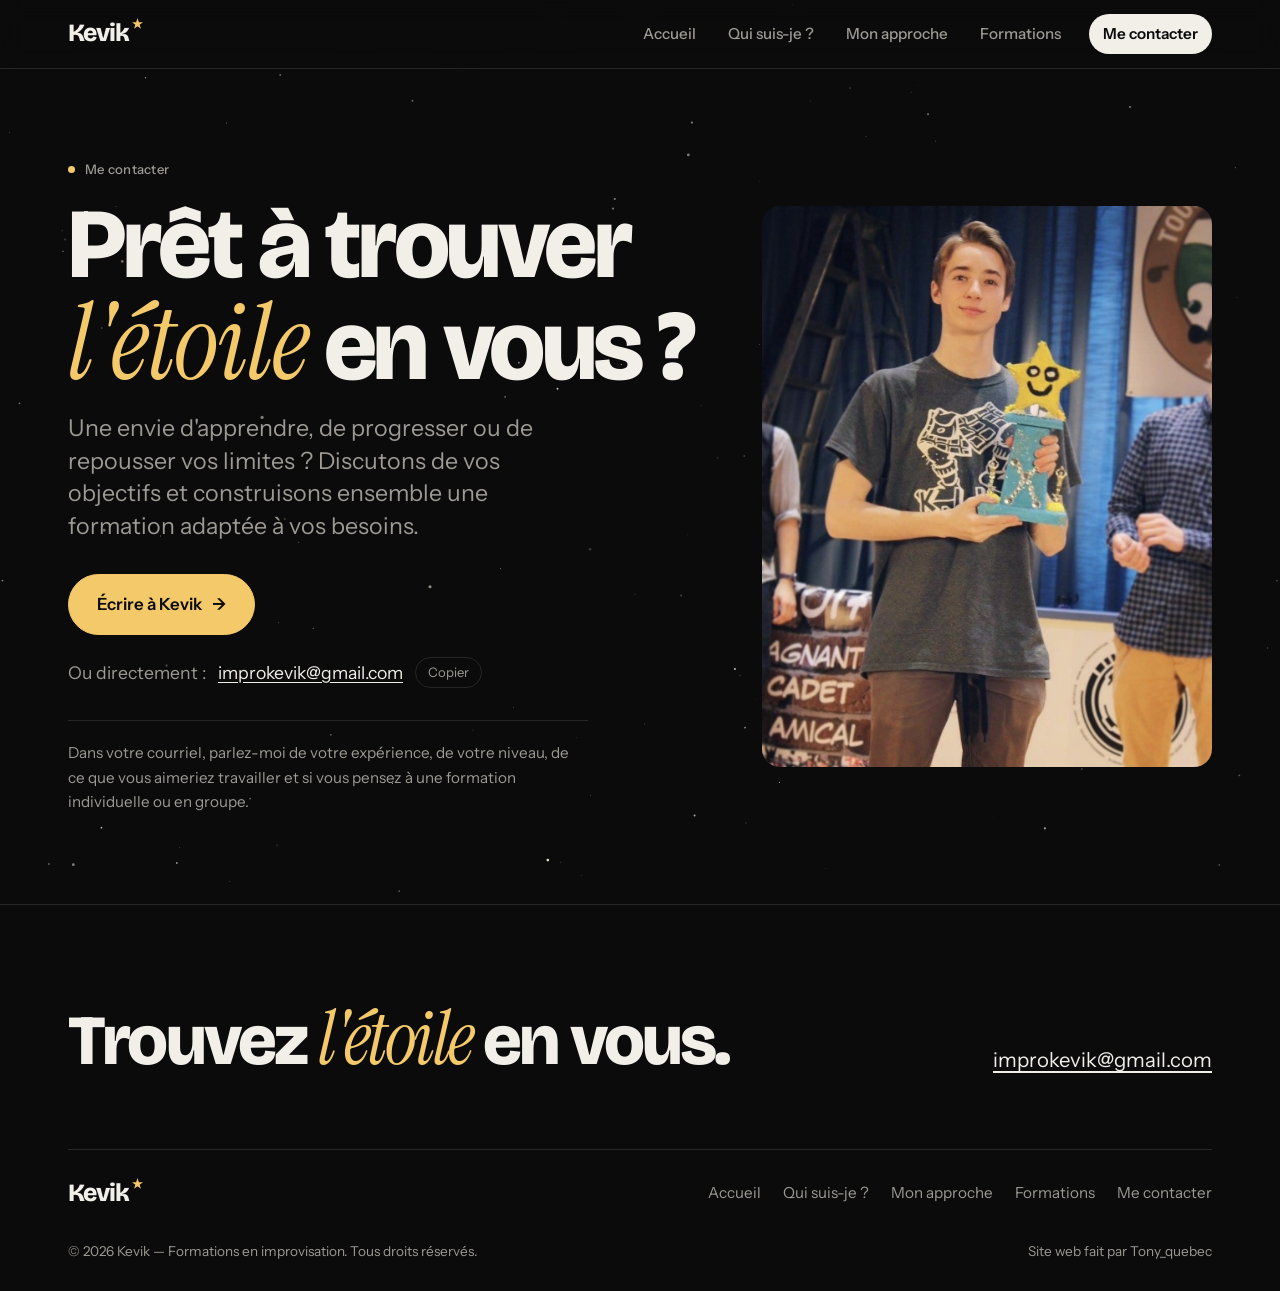
==== commit 53f22d78: "Look plus moderne : typo sans-serif, photos arrondies, mise en page aérée - Polices Bricolage Grotes" ====
--- a/contact.html
+++ b/contact.html
@@ -6,7 +6,7 @@
   <title>Me contacter — Kevik, formations en improvisation</title>
   <meta name="description" content="Prêt à trouver l'étoile en vous ? Écrivez à Kevik à improkevik@gmail.com pour construire une formation en improvisation adaptée à vos besoins.">
   <meta name="author" content="Tony_quebec">
-  <meta name="theme-color" content="#000000">
+  <meta name="theme-color" content="#0b0b0c">
   <meta property="og:type" content="website">
   <meta property="og:locale" content="fr_CA">
   <meta property="og:site_name" content="Kevik — Formations en improvisation">
@@ -16,7 +16,7 @@
   <link rel="icon" href="images/etoile.svg" type="image/svg+xml">
   <link rel="preconnect" href="https://fonts.googleapis.com">
   <link rel="preconnect" href="https://fonts.gstatic.com" crossorigin>
-  <link href="https://fonts.googleapis.com/css2?family=EB+Garamond:ital,wght@0,400;0,500;1,400&family=Italiana&family=Archivo+Black&display=swap" rel="stylesheet">
+  <link href="https://fonts.googleapis.com/css2?family=Bricolage+Grotesque:opsz,wght@12..96,400;12..96,600;12..96,800&family=Instrument+Sans:wght@400;500;600&family=Instrument+Serif:ital@0;1&display=swap" rel="stylesheet">
   <link rel="stylesheet" href="styles.css">
 </head>
 <body>
@@ -24,9 +24,9 @@
 
   <a class="skip" href="#contenu">Aller au contenu</a>
 
-  <header class="entete" id="entete">
+  <header class="entete">
     <div class="entete__inner">
-      <a class="logo" href="index.html">Kevik</a>
+      <a class="logo" href="index.html">Kevik<svg class="etoile" viewBox="0 0 24 24" aria-hidden="true"><path d="M12 0l2.9 9.1H24l-7.4 5.4 2.9 9.1L12 18.2l-7.5 5.4 2.9-9.1L0 9.1h9.1z"/></svg></a>
       <button class="menu-btn" id="menu-btn" aria-expanded="false" aria-controls="nav">Menu</button>
       <nav class="nav" id="nav" aria-label="Navigation principale">
         <a href="index.html">Accueil</a>
@@ -42,14 +42,16 @@
 
     <section class="contact conteneur">
       <div class="contact__texte">
-        <h1 class="grand-titre">Prêt à trouver l'étoile en vous&nbsp;?</h1>
-        <p class="chapeau">Une envie d'apprendre, de progresser ou de repousser vos limites&nbsp;? Discutons de vos objectifs et construisons ensemble une formation adaptée à vos besoins.</p>
-        <a class="btn" href="mailto:improkevik@gmail.com?subject=Demande%20de%20formation%20en%20improvisation&amp;body=Bonjour%20Kevik%2C%0A%0AJ%E2%80%99aimerais%20en%20savoir%20plus%20sur%20vos%20formations%20en%20improvisation.%0A%0ANom%20%3A%0AFormation%20individuelle%20ou%20en%20groupe%20%3A%0ANiveau%20(d%C3%A9butant%2C%20interm%C3%A9diaire%2C%20avanc%C3%A9)%20%3A%0AMes%20objectifs%20%3A%0AMes%20disponibilit%C3%A9s%20%3A%0A%0AMerci%20!">Me contacter</a>
-        <p class="contact__courriel">
-          Ou écrivez directement à <a href="mailto:improkevik@gmail.com">improkevik@gmail.com</a>
-          <button type="button" class="copier" id="copier" data-courriel="improkevik@gmail.com">copier l'adresse</button>
+        <p class="etiquette">Me contacter</p>
+        <h1 class="h1">Prêt à trouver <em>l'étoile</em> en vous&nbsp;?</h1>
+        <p class="intro">Une envie d'apprendre, de progresser ou de repousser vos limites&nbsp;? Discutons de vos objectifs et construisons ensemble une formation adaptée à vos besoins.</p>
+        <a class="btn btn--grand" href="mailto:improkevik@gmail.com?subject=Demande%20de%20formation%20en%20improvisation&amp;body=Bonjour%20Kevik%2C%0A%0AJ%E2%80%99aimerais%20en%20savoir%20plus%20sur%20vos%20formations%20en%20improvisation.%0A%0ANom%20%3A%0AFormation%20individuelle%20ou%20en%20groupe%20%3A%0ANiveau%20(d%C3%A9butant%2C%20interm%C3%A9diaire%2C%20avanc%C3%A9)%20%3A%0AMes%20objectifs%20%3A%0AMes%20disponibilit%C3%A9s%20%3A%0A%0AMerci%20!">Écrire à Kevik</a>
+        <div class="contact__courriel">
+          <span>Ou directement&nbsp;:</span>
+          <a href="mailto:improkevik@gmail.com">improkevik@gmail.com</a>
+          <button type="button" class="copier" id="copier" data-courriel="improkevik@gmail.com">Copier</button>
           <span class="copier__statut" id="copier-statut" role="status" aria-live="polite"></span>
-        </p>
+        </div>
         <p class="contact__note">Dans votre courriel, parlez-moi de votre expérience, de votre niveau, de ce que vous aimeriez travailler et si vous pensez à une formation individuelle ou en groupe.</p>
       </div>
       <figure class="contact__photo"><img src="images/trophee.jpg" alt="Kevik tenant un trophée en forme d'étoile" width="1075" height="1342" fetchpriority="high"></figure>
@@ -57,20 +59,25 @@
   </main>
 
   <footer class="pied">
-    <div class="conteneur pied__inner">
-      <a class="pied__logo" href="index.html">Kevik</a>
-      <nav class="pied__nav" aria-label="Pages du site">
-        <a href="index.html">Accueil</a>
-        <a href="qui-suis-je.html">Qui suis-je&nbsp;?</a>
-        <a href="mon-approche.html">Mon approche</a>
-        <a href="formations.html">Formations</a>
-        <a href="contact.html">Me contacter</a>
-      </nav>
-      <a class="pied__courriel" href="mailto:improkevik@gmail.com">improkevik@gmail.com</a>
-    </div>
-    <div class="conteneur pied__bas">
-      <p>© <span class="annee">2026</span> Kevik — Formations en improvisation. Tous droits réservés.</p>
-      <p>Site web fait par Tony_quebec</p>
+    <div class="conteneur">
+      <div class="pied__haut">
+        <p class="pied__slogan">Trouvez <em>l'étoile</em> en vous.</p>
+        <a class="pied__courriel" href="mailto:improkevik@gmail.com">improkevik@gmail.com</a>
+      </div>
+      <div class="pied__milieu">
+        <a class="logo" href="index.html">Kevik<svg class="etoile" viewBox="0 0 24 24" aria-hidden="true"><path d="M12 0l2.9 9.1H24l-7.4 5.4 2.9 9.1L12 18.2l-7.5 5.4 2.9-9.1L0 9.1h9.1z"/></svg></a>
+        <nav class="pied__nav" aria-label="Pages du site">
+          <a href="index.html">Accueil</a>
+          <a href="qui-suis-je.html">Qui suis-je&nbsp;?</a>
+          <a href="mon-approche.html">Mon approche</a>
+          <a href="formations.html">Formations</a>
+          <a href="contact.html">Me contacter</a>
+        </nav>
+      </div>
+      <div class="pied__bas">
+        <p>© <span class="annee">2026</span> Kevik — Formations en improvisation. Tous droits réservés.</p>
+        <p>Site web fait par Tony_quebec</p>
+      </div>
     </div>
   </footer>
 
--- a/styles.css
+++ b/styles.css
@@ -1,42 +1,44 @@
 /* Kevik — Formations en improvisation
-   Noir, or et un ciel étoilé discret. */
+   Noir, or, typographie moderne et un ciel étoilé discret. */
 
 :root {
-  --noir: #000;
-  --or: #f2d06b;
-  --or-pale: #f6c879;
-  --blanc: #f5f1e8;
-  --gris: #a39e94;
-  --filet: rgba(242, 208, 107, .3);
-
-  --f-titre: "Italiana", "Didot", "Bodoni 72", serif;
-  --f-texte: "EB Garamond", Garamond, Georgia, serif;
-  --f-gras: "Archivo Black", "Arial Black", Impact, sans-serif;
-
-  --largeur: 1120px;
-  --marge: clamp(16px, 4vw, 40px);
+  --fond: #0b0b0c;
+  --fond-2: #151517;
+  --texte: #f2efe9;
+  --doux: #9d9a93;
+  --or: #f3c969;
+  --ligne: rgba(242, 239, 233, .12);
+
+  --f-titre: "Bricolage Grotesque", "Helvetica Neue", Arial, sans-serif;
+  --f-texte: "Instrument Sans", "Helvetica Neue", Arial, sans-serif;
+  --f-accent: "Instrument Serif", Georgia, serif;
+
+  --largeur: 1240px;
+  --marge: clamp(16px, 4vw, 48px);
+  --rayon: 18px;
 }
 
 * { box-sizing: border-box; }
-
 html { -webkit-text-size-adjust: 100%; }
 
 body {
   margin: 0;
-  background: var(--noir);
-  color: var(--blanc);
+  background: var(--fond);
+  color: var(--texte);
   font-family: var(--f-texte);
-  font-size: clamp(1.12rem, 1.05rem + .3vw, 1.3rem);
+  font-size: clamp(1rem, .96rem + .2vw, 1.1rem);
   line-height: 1.6;
   overflow-x: hidden;
+  -webkit-font-smoothing: antialiased;
 }
 
 img { display: block; max-width: 100%; height: auto; }
 figure { margin: 0; }
 a { color: inherit; }
-h1, h2, h3, p, ul, dl, dd { margin: 0; }
-
-:focus-visible { outline: 2px solid var(--or); outline-offset: 3px; }
+h1, h2, h3, p, ul, ol, dl, dd, blockquote { margin: 0; }
+em { font-family: var(--f-accent); font-style: italic; font-weight: 400; color: var(--or); }
+
+:focus-visible { outline: 2px solid var(--or); outline-offset: 3px; border-radius: 4px; }
 
 #ciel {
   position: fixed;
@@ -53,10 +55,19 @@
   top: -60px;
   z-index: 100;
   padding: 8px 14px;
+  border-radius: 8px;
   background: var(--or);
   color: #000;
 }
 .skip:focus { top: 12px; }
+
+.cache {
+  position: absolute;
+  width: 1px; height: 1px;
+  overflow: hidden;
+  clip: rect(0 0 0 0);
+  white-space: nowrap;
+}
 
 .conteneur {
   width: 100%;
@@ -64,324 +75,472 @@
   margin-inline: auto;
   padding-inline: var(--marge);
 }
-.etroit { max-width: 800px; }
-.centre { text-align: center; }
+
+/* ---------- Typographie ---------- */
+.etiquette {
+  font-family: var(--f-texte);
+  font-size: .82rem;
+  font-weight: 500;
+  letter-spacing: .02em;
+  color: var(--doux);
+}
+.etiquette::before {
+  content: "";
+  display: inline-block;
+  width: 7px; height: 7px;
+  margin-right: 10px;
+  border-radius: 50%;
+  background: var(--or);
+  vertical-align: 1px;
+}
+.h1 {
+  margin-top: 18px;
+  font-family: var(--f-titre);
+  font-weight: 800;
+  font-size: clamp(2.8rem, 1.4rem + 6vw, 6.4rem);
+  line-height: .95;
+  letter-spacing: -.035em;
+  text-wrap: balance;
+}
+.h2 {
+  font-family: var(--f-titre);
+  font-weight: 800;
+  font-size: clamp(2.2rem, 1.3rem + 3.6vw, 4.4rem);
+  line-height: 1;
+  letter-spacing: -.03em;
+  text-wrap: balance;
+}
+.h1 em, .h2 em { font-size: 1.08em; letter-spacing: -.01em; }
+.intro {
+  margin-top: 18px;
+  max-width: 34ch;
+  font-size: clamp(1.15rem, 1rem + .6vw, 1.45rem);
+  line-height: 1.4;
+  color: var(--doux);
+}
+.grand-texte {
+  font-family: var(--f-titre);
+  font-weight: 600;
+  font-size: clamp(1.45rem, 1.1rem + 1.4vw, 2.2rem);
+  line-height: 1.2;
+  letter-spacing: -.02em;
+}
+.grand-texte em { font-size: 1.06em; }
+.et-plus { margin-top: 28px; font-family: var(--f-accent); font-style: italic; font-size: 1.5rem; color: var(--doux); }
+
+/* ---------- Boutons ---------- */
+.btn {
+  display: inline-flex;
+  align-items: center;
+  gap: 10px;
+  padding: 13px 22px;
+  border: 1px solid var(--or);
+  border-radius: 999px;
+  background: var(--or);
+  color: #0b0b0c;
+  font-family: var(--f-texte);
+  font-weight: 600;
+  font-size: .98rem;
+  text-decoration: none;
+  transition: background-color .2s, color .2s;
+}
+.btn::after { content: "→"; transition: transform .2s; }
+.btn:hover { background: transparent; color: var(--or); }
+.btn:hover::after { transform: translateX(3px); }
+.btn--ligne { background: transparent; color: var(--texte); border-color: var(--ligne); }
+.btn--ligne:hover { border-color: var(--texte); color: var(--texte); }
+.btn--grand { padding: 16px 28px; font-size: 1.05rem; }
 
 /* ---------- En-tête ---------- */
 .entete {
   position: sticky;
   top: 0;
   z-index: 50;
-  background: rgba(0, 0, 0, .92);
+  background: rgba(11, 11, 12, .82);
+  -webkit-backdrop-filter: blur(12px);
+  backdrop-filter: blur(12px);
+  border-bottom: 1px solid var(--ligne);
 }
 .entete__inner {
   position: relative;
   max-width: var(--largeur);
   margin-inline: auto;
-  padding: 18px var(--marge);
+  padding: 14px var(--marge);
   display: flex;
   align-items: center;
   justify-content: space-between;
   gap: 24px;
 }
 .logo {
-  font-family: var(--f-titre);
-  font-size: 1.9rem;
-  line-height: 1;
-  text-transform: uppercase;
-  letter-spacing: .08em;
+  display: inline-flex;
+  align-items: flex-start;
+  gap: 3px;
+  font-family: var(--f-titre);
+  font-weight: 800;
+  font-size: 1.55rem;
+  letter-spacing: -.04em;
   text-decoration: none;
-  color: var(--or);
-}
-.nav { display: flex; align-items: baseline; gap: clamp(16px, 2.4vw, 34px); }
+  color: var(--texte);
+}
+.logo .etoile { width: 11px; height: 11px; margin-top: 4px; fill: var(--or); }
+.nav { display: flex; align-items: center; gap: 4px; }
 .nav a {
+  padding: 8px 14px;
+  border-radius: 999px;
   font-size: .95rem;
-  text-transform: uppercase;
-  letter-spacing: .06em;
+  font-weight: 500;
   text-decoration: none;
-  text-underline-offset: 5px;
-  color: var(--blanc);
-}
-.nav a:hover,
-.nav a[aria-current="page"] { text-decoration: underline; text-decoration-thickness: 1px; }
-.nav a[aria-current="page"] { color: var(--or); }
-.nav__contact { margin-left: clamp(8px, 3vw, 40px); color: var(--or) !important; }
+  color: var(--doux);
+  transition: color .2s, background-color .2s;
+}
+.nav a:hover { color: var(--texte); }
+.nav a[aria-current="page"] { color: var(--texte); background: var(--fond-2); }
+.nav .nav__contact {
+  margin-left: 10px;
+  background: var(--or);
+  color: #0b0b0c;
+  font-weight: 600;
+}
+.nav .nav__contact:hover,
+.nav .nav__contact[aria-current="page"] { background: var(--texte); color: #0b0b0c; }
 
 .menu-btn {
   display: none;
-  padding: 8px 0 8px 12px;
-  border: 0;
+  padding: 8px 16px;
+  border: 1px solid var(--ligne);
+  border-radius: 999px;
   background: none;
   font: inherit;
-  font-size: .95rem;
-  text-transform: uppercase;
-  letter-spacing: .08em;
+  font-size: .9rem;
+  font-weight: 500;
+  color: var(--texte);
+  cursor: pointer;
+}
+
+/* ---------- Accueil ---------- */
+.hero { padding-top: clamp(40px, 7vw, 96px); }
+.hero__titre {
+  margin-top: 20px;
+  font-family: var(--f-titre);
+  font-weight: 800;
+  font-size: clamp(3.4rem, 1.2rem + 9.5vw, 9.6rem);
+  line-height: .9;
+  letter-spacing: -.045em;
+}
+.hero__titre em { font-size: 1.08em; letter-spacing: -.02em; }
+.hero__bas {
+  display: flex;
+  flex-wrap: wrap;
+  align-items: flex-end;
+  justify-content: space-between;
+  gap: 24px 48px;
+  margin-top: clamp(24px, 3vw, 40px);
+}
+.hero__bas .intro { margin-top: 0; }
+.hero__actions { display: flex; flex-wrap: wrap; gap: 10px; }
+.hero__photo { margin-top: clamp(32px, 5vw, 60px); }
+.hero__photo img {
+  width: 100%;
+  aspect-ratio: 21 / 9;
+  object-fit: cover;
+  object-position: 50% 30%;
+  border-radius: var(--rayon);
+}
+
+.bandeau {
+  margin-top: clamp(40px, 6vw, 72px);
+  padding: 18px 0;
+  border-block: 1px solid var(--ligne);
+  overflow: hidden;
+  white-space: nowrap;
+}
+.bandeau__piste { display: inline-flex; animation: defile 40s linear infinite; }
+.bandeau span {
+  font-family: var(--f-titre);
+  font-weight: 600;
+  font-size: clamp(1.4rem, 1rem + 1.4vw, 2.2rem);
+  letter-spacing: -.02em;
+}
+.bandeau i { font-style: normal; margin: 0 .7em; color: var(--or); }
+@keyframes defile { to { transform: translateX(-50%); } }
+
+.enonce { padding-block: clamp(72px, 10vw, 140px); }
+.enonce__texte {
+  margin-top: 20px;
+  max-width: 20ch;
+  font-family: var(--f-titre);
+  font-weight: 800;
+  font-size: clamp(2.2rem, 1.2rem + 4.2vw, 5rem);
+  line-height: 1;
+  letter-spacing: -.035em;
+}
+.enonce__texte em { font-size: 1.08em; }
+
+.tuiles {
+  display: grid;
+  grid-template-columns: repeat(3, minmax(0, 1fr));
+  gap: clamp(16px, 2vw, 28px);
+  padding-bottom: clamp(72px, 10vw, 140px);
+}
+.tuile { display: flex; flex-direction: column; text-decoration: none; }
+.tuile__photo { display: block; overflow: hidden; border-radius: var(--rayon); }
+.tuile__photo img { width: 100%; aspect-ratio: 4 / 5; object-fit: cover; transition: transform .6s ease; }
+.tuile:hover .tuile__photo img { transform: scale(1.04); }
+.tuile__titre {
+  display: flex;
+  justify-content: space-between;
+  align-items: baseline;
+  margin-top: 18px;
+  font-family: var(--f-titre);
+  font-weight: 800;
+  font-size: clamp(1.5rem, 1.2rem + .9vw, 2rem);
+  letter-spacing: -.03em;
+}
+.fleche { color: var(--or); transition: transform .2s; }
+.tuile:hover .fleche { transform: translate(3px, -3px); }
+.tuile__texte { margin-top: 6px; color: var(--doux); }
+
+/* ---------- Appel ---------- */
+.appel { padding-bottom: clamp(72px, 10vw, 140px); }
+.appel__boite {
+  position: relative;
+  overflow: hidden;
+  padding: clamp(40px, 7vw, 96px) clamp(24px, 6vw, 80px);
+  border-radius: calc(var(--rayon) + 6px);
+  background: var(--or);
+  color: #0b0b0c;
+}
+.appel__boite em { color: #0b0b0c; }
+.appel__boite .intro { color: rgba(11, 11, 12, .72); }
+.appel__boite .btn { margin-top: 32px; background: #0b0b0c; border-color: #0b0b0c; color: var(--or); }
+.appel__boite .btn:hover { background: transparent; color: #0b0b0c; }
+.appel__boite::after {
+  content: "";
+  position: absolute;
+  right: -40px;
+  bottom: -60px;
+  width: clamp(180px, 28vw, 380px);
+  aspect-ratio: 1;
+  background: #0b0b0c;
+  opacity: .08;
+  clip-path: polygon(50% 0, 61.8% 38.2%, 100% 38.2%, 69.1% 61.8%, 80.9% 100%, 50% 76.4%, 19.1% 100%, 30.9% 61.8%, 0 38.2%, 38.2% 38.2%);
+}
+
+/* ---------- Pages intérieures ---------- */
+.titre-page { padding-top: clamp(40px, 7vw, 96px); padding-bottom: clamp(36px, 5vw, 64px); }
+
+.bio {
+  display: grid;
+  grid-template-columns: 5fr 7fr;
+  gap: clamp(28px, 5vw, 72px);
+  align-items: start;
+}
+.bio__photo { position: sticky; top: 90px; }
+.bio__photo img { border-radius: var(--rayon); }
+.bio__texte p + p { margin-top: 1.1em; }
+.bio__texte .grand-texte { margin-bottom: 1.2em; }
+.bio__texte p:not(.grand-texte) { color: #cfccc5; }
+
+.palmares {
+  margin-top: clamp(72px, 10vw, 130px);
+}
+.palmares__liste { margin-top: 20px; padding: 0; list-style: none; }
+.palmares__liste li {
+  padding: 10px 0;
+  border-bottom: 1px solid var(--ligne);
+  font-family: var(--f-titre);
+  font-weight: 800;
+  font-size: clamp(2rem, 1rem + 4.2vw, 4.6rem);
+  line-height: 1;
+  letter-spacing: -.035em;
+}
+.palmares__liste em { font-size: 1.08em; }
+
+.photos {
+  display: grid;
+  grid-template-columns: 1fr 1fr;
+  gap: clamp(12px, 2vw, 24px);
+  padding-block: clamp(56px, 8vw, 110px);
+}
+.photos img { width: 100%; aspect-ratio: 3 / 2; object-fit: cover; border-radius: var(--rayon); }
+.photos figcaption { margin-top: 8px; font-size: .8rem; color: var(--doux); }
+
+.photo-large img { width: 100%; aspect-ratio: 2 / 1; object-fit: cover; border-radius: var(--rayon); }
+.texte-approche { padding-block: clamp(56px, 8vw, 110px); }
+.texte-approche .grand-texte { max-width: 30ch; }
+.colonnes {
+  display: grid;
+  grid-template-columns: 1fr 1fr;
+  gap: 24px 56px;
+  margin-top: clamp(32px, 5vw, 56px);
+  color: #cfccc5;
+}
+.citation {
+  margin-top: clamp(48px, 7vw, 90px);
+  padding-left: clamp(18px, 3vw, 32px);
+  border-left: 2px solid var(--or);
+  max-width: 34ch;
+  font-family: var(--f-titre);
+  font-weight: 600;
+  font-size: clamp(1.4rem, 1.1rem + 1.2vw, 2.1rem);
+  line-height: 1.2;
+  letter-spacing: -.02em;
+}
+
+.potentiel { padding-bottom: clamp(72px, 10vw, 140px); }
+.principes {
+  display: grid;
+  grid-template-columns: repeat(2, minmax(0, 1fr));
+  gap: clamp(28px, 4vw, 48px) clamp(24px, 5vw, 64px);
+  margin-top: clamp(32px, 5vw, 56px);
+  counter-reset: principe;
+}
+.principes > div { counter-increment: principe; padding-top: 18px; border-top: 1px solid var(--ligne); }
+.principes > div::before {
+  content: "0" counter(principe);
+  display: block;
+  margin-bottom: 14px;
+  font-size: .85rem;
+  font-weight: 600;
   color: var(--or);
-  cursor: pointer;
-}
-
-/* ---------- Éléments communs ---------- */
-.grand-titre {
-  font-family: var(--f-titre);
-  font-weight: 400;
-  font-size: clamp(2.8rem, 1.5rem + 5.5vw, 5.8rem);
-  line-height: .98;
-  text-transform: uppercase;
+}
+.principes dt {
+  font-family: var(--f-titre);
+  font-weight: 800;
+  font-size: clamp(1.4rem, 1.15rem + .8vw, 1.9rem);
+  line-height: 1.1;
+  letter-spacing: -.025em;
+}
+.principes dd { margin-top: 10px; color: var(--doux); }
+
+.formations {
+  display: grid;
+  grid-template-columns: 7fr 5fr;
+  gap: clamp(28px, 5vw, 72px);
+  align-items: start;
+}
+.formations__texte p + p { margin-top: 1.1em; }
+.formations__texte p:not(.grand-texte) { color: #cfccc5; }
+.formations__texte .grand-texte { margin-bottom: 1.2em; }
+.formations__texte a { color: var(--or); text-underline-offset: 3px; }
+.formations__photos { display: grid; gap: clamp(12px, 2vw, 20px); }
+.formations__photos img { width: 100%; aspect-ratio: 16 / 10; object-fit: cover; border-radius: var(--rayon); }
+.puces { display: flex; flex-wrap: wrap; gap: 8px; margin-top: 28px; padding: 0; list-style: none; }
+.puces li {
+  padding: 7px 14px;
+  border: 1px solid var(--ligne);
+  border-radius: 999px;
+  font-size: .9rem;
+  color: var(--texte);
+}
+
+.apprendre { padding-top: clamp(72px, 10vw, 130px); }
+.apprendre__liste {
+  display: grid;
+  grid-template-columns: repeat(2, minmax(0, 1fr));
+  gap: 0 clamp(24px, 5vw, 64px);
+  margin-top: clamp(28px, 4vw, 48px);
+  padding: 0;
+  list-style: none;
+  counter-reset: item;
+}
+.apprendre__liste li {
+  counter-increment: item;
+  display: flex;
+  gap: 18px;
+  align-items: baseline;
+  padding: 16px 0;
+  border-bottom: 1px solid var(--ligne);
+  font-family: var(--f-titre);
+  font-weight: 600;
+  font-size: clamp(1.15rem, 1rem + .5vw, 1.45rem);
+  letter-spacing: -.015em;
+}
+.apprendre__liste li::before {
+  content: counter(item, decimal-leading-zero);
+  min-width: 2ch;
+  font-family: var(--f-texte);
+  font-size: .8rem;
+  font-weight: 600;
   color: var(--or);
-  text-wrap: balance;
-}
-.titre {
-  font-family: var(--f-titre);
-  font-weight: 400;
-  font-size: clamp(2.2rem, 1.5rem + 2.6vw, 3.6rem);
-  line-height: 1;
-  text-transform: uppercase;
-  color: var(--or);
-}
-.chapeau {
-  margin-top: .5em;
-  font-size: clamp(1.3rem, 1.1rem + .8vw, 1.75rem);
-  line-height: 1.4;
-  color: var(--or-pale);
-}
-.btn {
-  display: inline-block;
-  margin-top: 32px;
-  padding: 14px 34px;
+}
+.apprendre .photos { padding-bottom: clamp(72px, 10vw, 140px); }
+
+.contact {
+  display: grid;
+  grid-template-columns: 7fr 5fr;
+  gap: clamp(28px, 5vw, 72px);
+  align-items: center;
+  padding-block: clamp(40px, 7vw, 96px);
+}
+.contact .btn { margin-top: 32px; }
+.contact__courriel {
+  display: flex;
+  flex-wrap: wrap;
+  align-items: center;
+  gap: 8px 12px;
+  margin-top: 22px;
+  color: var(--doux);
+}
+.contact__courriel a { color: var(--texte); text-underline-offset: 3px; }
+.copier {
+  padding: 4px 12px;
+  border: 1px solid var(--ligne);
   border-radius: 999px;
-  background: var(--or-pale);
-  color: #000;
-  font-family: var(--f-gras);
-  font-size: .95rem;
-  letter-spacing: .04em;
-  text-transform: uppercase;
-  text-decoration: none;
-}
-.btn::after { content: " →"; }
-.btn:hover { background: var(--or); }
-.lien {
-  display: inline-block;
-  margin-top: 18px;
-  color: var(--or);
-  text-underline-offset: 5px;
-  text-decoration-thickness: 1px;
-}
-.et-plus { margin-top: 36px; font-style: italic; font-size: 1.35em; text-align: right; }
-
-/* ---------- Accueil ---------- */
-.accueil { padding-top: clamp(24px, 5vw, 56px); }
-.accueil__haut {
-  display: grid;
-  grid-template-columns: 1fr 1fr;
-  gap: clamp(20px, 4vw, 48px);
-  align-items: end;
-}
-.accueil__titre { text-align: center; padding-bottom: 8px; }
-.accueil__titre h1 { font-weight: 400; }
-.accueil__nom {
-  display: block;
-  font-family: var(--f-titre);
-  font-size: clamp(4.4rem, 2rem + 9vw, 8.6rem);
-  line-height: .9;
-  text-transform: uppercase;
-  color: var(--or);
-}
-.accueil__sous {
-  display: block;
-  margin-top: 8px;
-  font-family: var(--f-titre);
-  font-size: clamp(1.6rem, 1rem + 2.2vw, 2.7rem);
-  line-height: 1.05;
-  text-transform: uppercase;
-  color: var(--or);
-}
-.slogan {
-  margin-top: 22px;
-  font-family: var(--f-gras);
-  font-size: clamp(1.15rem, .95rem + .8vw, 1.6rem);
-  line-height: 1.15;
-  text-transform: uppercase;
-  color: #fff;
-}
-.accueil__grande { margin-top: clamp(20px, 3vw, 32px); }
-.accueil__grande img { width: 100%; }
-.valeurs {
-  margin-top: 28px;
-  text-align: center;
-  font-size: clamp(1.3rem, 1.1rem + .8vw, 1.8rem);
-  letter-spacing: .04em;
-  text-transform: uppercase;
-  color: var(--or);
-}
-
-.enonce { padding-block: clamp(64px, 9vw, 120px); }
-.enonce__titre {
-  font-family: var(--f-gras);
-  font-weight: 400;
-  font-size: clamp(1.9rem, 1.2rem + 3vw, 3.4rem);
-  line-height: 1.1;
-  letter-spacing: .03em;
-  text-transform: uppercase;
-  text-wrap: balance;
-}
-.enonce .chapeau { margin-top: 24px; }
-.devise { margin-top: 22px; font-size: 1.3em; text-transform: uppercase; }
-
-.rangees { display: grid; gap: clamp(56px, 8vw, 110px); padding-bottom: clamp(40px, 6vw, 80px); }
-.rangee {
-  display: grid;
-  grid-template-columns: 1fr 1fr;
-  gap: clamp(24px, 5vw, 64px);
-  align-items: center;
-}
-.rangee figure img { width: 100%; aspect-ratio: 4 / 3; object-fit: cover; }
-.rangee--inverse figure { order: 2; }
-.rangee__texte p:not(.chapeau) { margin-top: 16px; }
-
-/* ---------- Appel ---------- */
-.appel { padding-block: clamp(72px, 10vw, 130px); border-top: 1px solid var(--filet); }
-.appel .chapeau { color: var(--blanc); }
-
-/* ---------- Titre des pages ---------- */
-.titre-page { padding-top: clamp(32px, 6vw, 72px); padding-bottom: clamp(24px, 4vw, 44px); }
-
-/* ---------- Qui suis-je ---------- */
-.bio {
-  display: grid;
-  grid-template-columns: 5fr 6fr;
-  gap: clamp(28px, 5vw, 64px);
-  align-items: start;
-  padding-top: clamp(32px, 6vw, 72px);
-}
-.bio__photo { position: sticky; top: 90px; }
-.bio__texte p:not(.chapeau) { margin-top: 1em; }
-.bio__texte .chapeau { margin-bottom: .6em; }
-.liste-etoiles { margin: .6em 0 0; padding: 0; list-style: none; }
-.liste-etoiles li { position: relative; padding: 4px 0 4px 30px; }
-.liste-etoiles li::before {
-  content: "★";
-  position: absolute;
-  left: 0;
-  top: 5px;
-  color: var(--or);
-  font-size: .9em;
-}
-
-.photos {
-  display: grid;
-  grid-template-columns: 1fr 1fr;
-  gap: 12px;
-  padding-top: clamp(56px, 8vw, 100px);
-  padding-bottom: clamp(56px, 8vw, 100px);
-}
-.photos img { width: 100%; aspect-ratio: 3 / 2; object-fit: cover; }
-.photos figcaption { margin-top: 6px; font-size: .8rem; color: var(--gris); }
-
-/* ---------- Mon approche ---------- */
-.photo-large img { width: 100%; }
-.texte-centre { padding-block: clamp(48px, 7vw, 90px); text-align: center; }
-.texte-centre p + p { margin-top: 1.1em; }
-.citation {
-  margin-top: 2em !important;
-  font-size: 1.3em;
-  font-style: italic;
-  line-height: 1.4;
-  color: var(--or-pale);
-}
-
-.potentiel { padding-bottom: clamp(56px, 8vw, 100px); }
-.principes { margin-top: clamp(28px, 4vw, 48px); border-top: 1px solid var(--filet); }
-.principes > div {
-  display: grid;
-  grid-template-columns: 1fr 1.3fr;
-  gap: 8px 40px;
-  padding: 26px 0;
-  border-bottom: 1px solid var(--filet);
-}
-.principes dt { font-size: 1.4em; line-height: 1.25; color: var(--or-pale); }
-.principes dd { color: var(--blanc); }
-
-/* ---------- Formations ---------- */
-.formations {
-  display: grid;
-  grid-template-columns: 1.2fr 1fr;
-  gap: clamp(28px, 5vw, 64px);
-  align-items: start;
-  padding-bottom: clamp(56px, 8vw, 100px);
-}
-.formations__texte p + p { margin-top: 1em; }
-.formations__texte em { color: var(--or-pale); }
-.formations__texte a { color: var(--or); text-underline-offset: 4px; }
-.formations__photos { display: grid; gap: 12px; }
-.formations__photos img { width: 100%; aspect-ratio: 16 / 10; object-fit: cover; }
-
-.apprendre { padding-bottom: clamp(56px, 8vw, 100px); }
-.apprendre__grille {
-  display: grid;
-  grid-template-columns: 1fr 1fr;
-  gap: 28px 40px;
-  align-items: center;
-  margin-top: clamp(24px, 4vw, 40px);
-}
-.apprendre__grille img { width: 100%; aspect-ratio: 16 / 10; object-fit: cover; }
-.liste-points { padding-left: 1.1em; color: var(--or-pale); }
-.liste-points li { padding: 3px 0; }
-.liste-points li::marker { color: var(--or); }
-
-/* ---------- Contact ---------- */
-.contact {
-  display: grid;
-  grid-template-columns: 1.2fr 1fr;
-  gap: clamp(28px, 5vw, 64px);
-  align-items: center;
-  padding-block: clamp(40px, 7vw, 90px);
-}
-.contact .chapeau { color: var(--blanc); }
-.contact__courriel { margin-top: 22px; color: var(--gris); }
-.contact__courriel a { color: var(--or); text-underline-offset: 4px; }
-.copier {
-  margin-left: 6px;
-  padding: 0;
-  border: 0;
   background: none;
   font: inherit;
-  font-size: .85em;
-  color: var(--gris);
-  text-decoration: underline;
-  text-underline-offset: 3px;
+  font-size: .82rem;
+  color: var(--doux);
   cursor: pointer;
 }
-.copier:hover { color: var(--blanc); }
-.copier__statut { margin-left: 6px; font-size: .85em; color: var(--or); }
+.copier:hover { color: var(--texte); border-color: var(--texte); }
+.copier__statut { font-size: .85rem; color: var(--or); }
 .contact__note {
-  margin-top: 28px;
+  margin-top: 32px;
   padding-top: 20px;
-  border-top: 1px solid var(--filet);
-  font-size: .95em;
-  color: var(--gris);
-}
+  max-width: 52ch;
+  border-top: 1px solid var(--ligne);
+  font-size: .95rem;
+  color: var(--doux);
+}
+.contact__photo img { border-radius: var(--rayon); }
 
 /* ---------- Pied de page ---------- */
-.pied { padding: 44px 0 28px; border-top: 1px solid var(--filet); background: #000; }
-.pied__inner {
+.pied { padding: clamp(56px, 8vw, 96px) 0 28px; border-top: 1px solid var(--ligne); background: var(--fond); }
+.pied__haut {
   display: flex;
   flex-wrap: wrap;
-  align-items: baseline;
   justify-content: space-between;
-  gap: 18px 32px;
-}
-.pied__logo {
-  font-family: var(--f-titre);
-  font-size: 1.8rem;
-  text-transform: uppercase;
-  text-decoration: none;
-  color: var(--or);
-}
-.pied__nav { display: flex; flex-wrap: wrap; gap: 8px 22px; font-size: .95rem; }
-.pied__nav a,
-.pied__courriel { text-decoration: none; color: var(--gris); }
-.pied__nav a:hover,
-.pied__courriel:hover { color: var(--blanc); text-decoration: underline; }
+  align-items: flex-end;
+  gap: 20px 40px;
+}
+.pied__slogan {
+  font-family: var(--f-titre);
+  font-weight: 800;
+  font-size: clamp(2.2rem, 1.2rem + 4vw, 4.6rem);
+  line-height: 1;
+  letter-spacing: -.04em;
+}
+.pied__slogan em { font-size: 1.08em; }
+.pied__courriel {
+  font-size: clamp(1.05rem, .95rem + .4vw, 1.3rem);
+  color: var(--texte);
+  text-underline-offset: 4px;
+}
+.pied__courriel:hover { color: var(--or); }
+.pied__milieu {
+  display: flex;
+  flex-wrap: wrap;
+  justify-content: space-between;
+  align-items: center;
+  gap: 16px 32px;
+  margin-top: clamp(40px, 6vw, 72px);
+  padding-top: 24px;
+  border-top: 1px solid var(--ligne);
+}
+.pied__nav { display: flex; flex-wrap: wrap; gap: 6px 22px; }
+.pied__nav a { font-size: .95rem; text-decoration: none; color: var(--doux); }
+.pied__nav a:hover { color: var(--texte); }
 .pied__bas {
   display: flex;
   flex-wrap: wrap;
@@ -389,21 +548,22 @@
   gap: 6px 24px;
   margin-top: 28px;
   font-size: .85rem;
-  color: var(--gris);
-}
-
-/* ---------- Tablette et téléphone ---------- */
-@media (max-width: 900px) {
-  .accueil__haut { grid-template-columns: 1fr; }
-  .accueil__petite { display: none; }
+  color: var(--doux);
+}
+
+/* ---------- Tablette ---------- */
+@media (max-width: 960px) {
+  .tuiles { grid-template-columns: 1fr 1fr; }
+  .tuile:last-child { grid-column: 1 / -1; }
+  .tuile:last-child .tuile__photo img { aspect-ratio: 16 / 9; }
   .bio,
   .formations,
   .contact { grid-template-columns: 1fr; }
-  .bio__photo { position: static; max-width: 520px; }
-  .contact__photo { max-width: 460px; }
-  .principes > div { grid-template-columns: 1fr; }
-}
-
+  .bio__photo { position: static; max-width: 480px; }
+  .contact__photo { max-width: 440px; }
+}
+
+/* ---------- Téléphone ---------- */
 @media (max-width: 760px) {
   .menu-btn { display: block; }
   .nav {
@@ -413,22 +573,32 @@
     right: 0;
     display: none;
     flex-direction: column;
-    gap: 0;
-    padding: 4px var(--marge) 18px;
-    background: #000;
-    border-bottom: 1px solid var(--filet);
+    align-items: stretch;
+    gap: 2px;
+    padding: 10px var(--marge) 18px;
+    background: var(--fond);
+    border-bottom: 1px solid var(--ligne);
   }
   .nav.ouvert { display: flex; }
-  .nav a { padding: 12px 0; font-size: 1.05rem; }
-  .nav__contact { margin-left: 0; }
-
-  .rangee { grid-template-columns: 1fr; }
-  .rangee--inverse figure { order: 0; }
+  .nav a { padding: 12px 14px; font-size: 1.05rem; }
+  .nav .nav__contact { margin: 8px 0 0; text-align: center; }
+
+  .hero__photo img { aspect-ratio: 4 / 3; }
+  .hero__actions,
+  .hero__actions .btn { width: 100%; justify-content: center; }
+  .tuiles,
   .photos,
-  .apprendre__grille { grid-template-columns: 1fr; }
-  .apprendre__grille figure:nth-of-type(2) { order: 5; }
-  .et-plus { text-align: left; }
-  .btn { display: block; text-align: center; }
-  .pied__inner,
+  .colonnes,
+  .principes,
+  .apprendre__liste { grid-template-columns: 1fr; }
+  .tuile:last-child .tuile__photo img,
+  .tuile__photo img { aspect-ratio: 4 / 3; }
+  .photo-large img { aspect-ratio: 4 / 3; }
+  .contact .btn { width: 100%; justify-content: center; }
   .pied__bas { flex-direction: column; }
 }
+
+@media (prefers-reduced-motion: reduce) {
+  .bandeau__piste { animation: none; }
+  * { transition: none !important; }
+}
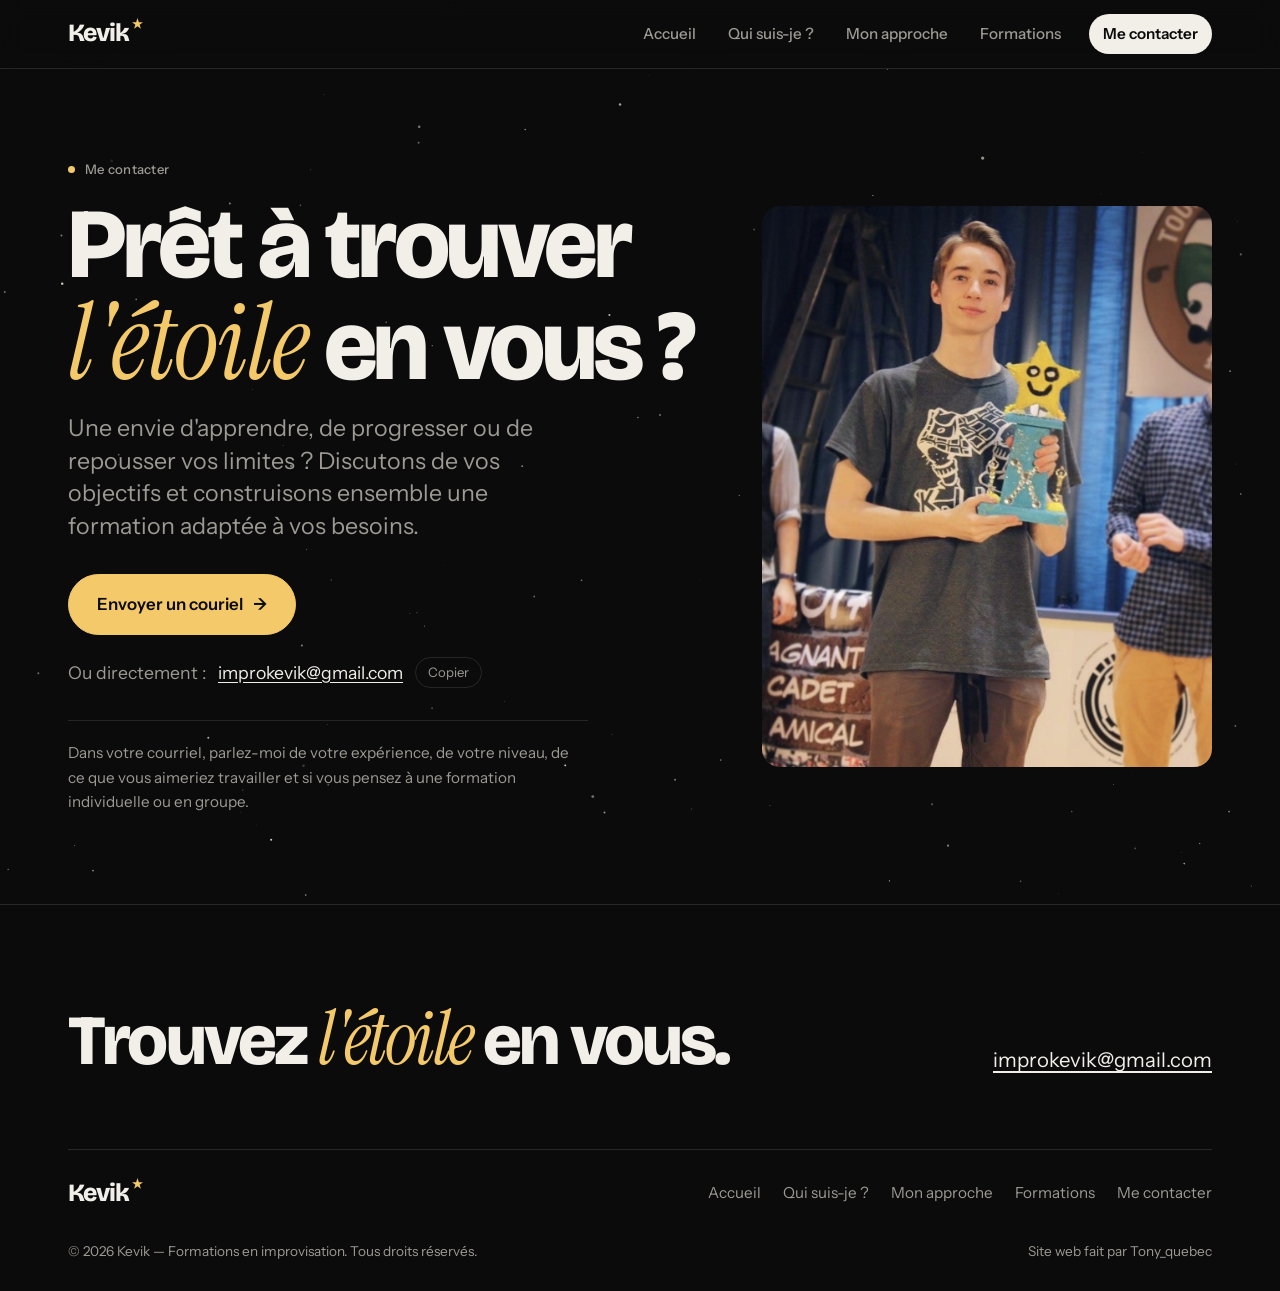
==== commit fe419f4d: "Update contact.html" ====
--- a/contact.html
+++ b/contact.html
@@ -45,7 +45,7 @@
         <p class="etiquette">Me contacter</p>
         <h1 class="h1">Prêt à trouver <em>l'étoile</em> en vous&nbsp;?</h1>
         <p class="intro">Une envie d'apprendre, de progresser ou de repousser vos limites&nbsp;? Discutons de vos objectifs et construisons ensemble une formation adaptée à vos besoins.</p>
-        <a class="btn btn--grand" href="mailto:improkevik@gmail.com?subject=Demande%20de%20formation%20en%20improvisation&amp;body=Bonjour%20Kevik%2C%0A%0AJ%E2%80%99aimerais%20en%20savoir%20plus%20sur%20vos%20formations%20en%20improvisation.%0A%0ANom%20%3A%0AFormation%20individuelle%20ou%20en%20groupe%20%3A%0ANiveau%20(d%C3%A9butant%2C%20interm%C3%A9diaire%2C%20avanc%C3%A9)%20%3A%0AMes%20objectifs%20%3A%0AMes%20disponibilit%C3%A9s%20%3A%0A%0AMerci%20!">Écrire à Kevik</a>
+        <a class="btn btn--grand" href="mailto:improkevik@gmail.com?subject=Demande%20de%20formation%20en%20improvisation&amp;body=Bonjour%20Kevik%2C%0A%0AJ%E2%80%99aimerais%20en%20savoir%20plus%20sur%20vos%20formations%20en%20improvisation.%0A%0ANom%20%3A%0AFormation%20individuelle%20ou%20en%20groupe%20%3A%0ANiveau%20(d%C3%A9butant%2C%20interm%C3%A9diaire%2C%20avanc%C3%A9)%20%3A%0AMes%20objectifs%20%3A%0AMes%20disponibilit%C3%A9s%20%3A%0A%0AMerci%20!">Envoyer un couriel</a>
         <div class="contact__courriel">
           <span>Ou directement&nbsp;:</span>
           <a href="mailto:improkevik@gmail.com">improkevik@gmail.com</a>
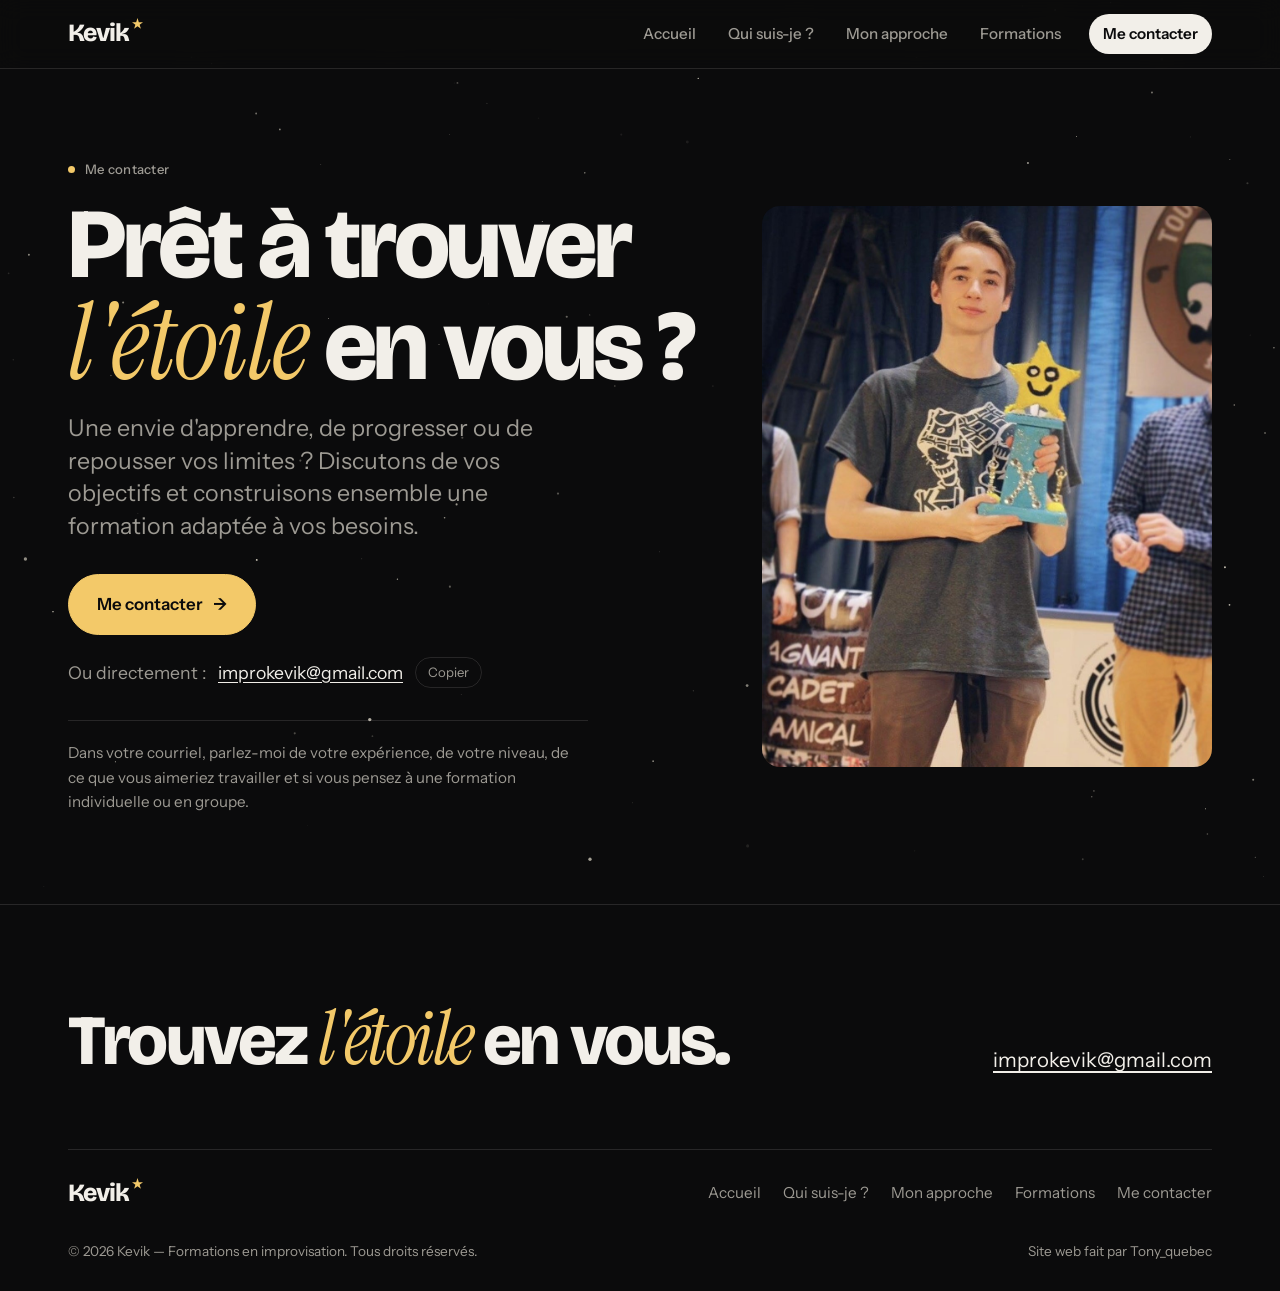
==== commit ce69bc7c: "Page contact : bouton « Me contacter » sans texte prérempli dans le courriel Co-Authored-By: Claude " ====
--- a/contact.html
+++ b/contact.html
@@ -45,7 +45,7 @@
         <p class="etiquette">Me contacter</p>
         <h1 class="h1">Prêt à trouver <em>l'étoile</em> en vous&nbsp;?</h1>
         <p class="intro">Une envie d'apprendre, de progresser ou de repousser vos limites&nbsp;? Discutons de vos objectifs et construisons ensemble une formation adaptée à vos besoins.</p>
-        <a class="btn btn--grand" href="mailto:improkevik@gmail.com?subject=Demande%20de%20formation%20en%20improvisation&amp;body=Bonjour%20Kevik%2C%0A%0AJ%E2%80%99aimerais%20en%20savoir%20plus%20sur%20vos%20formations%20en%20improvisation.%0A%0ANom%20%3A%0AFormation%20individuelle%20ou%20en%20groupe%20%3A%0ANiveau%20(d%C3%A9butant%2C%20interm%C3%A9diaire%2C%20avanc%C3%A9)%20%3A%0AMes%20objectifs%20%3A%0AMes%20disponibilit%C3%A9s%20%3A%0A%0AMerci%20!">Envoyer un couriel</a>
+        <a class="btn btn--grand" href="mailto:improkevik@gmail.com">Me contacter</a>
         <div class="contact__courriel">
           <span>Ou directement&nbsp;:</span>
           <a href="mailto:improkevik@gmail.com">improkevik@gmail.com</a>
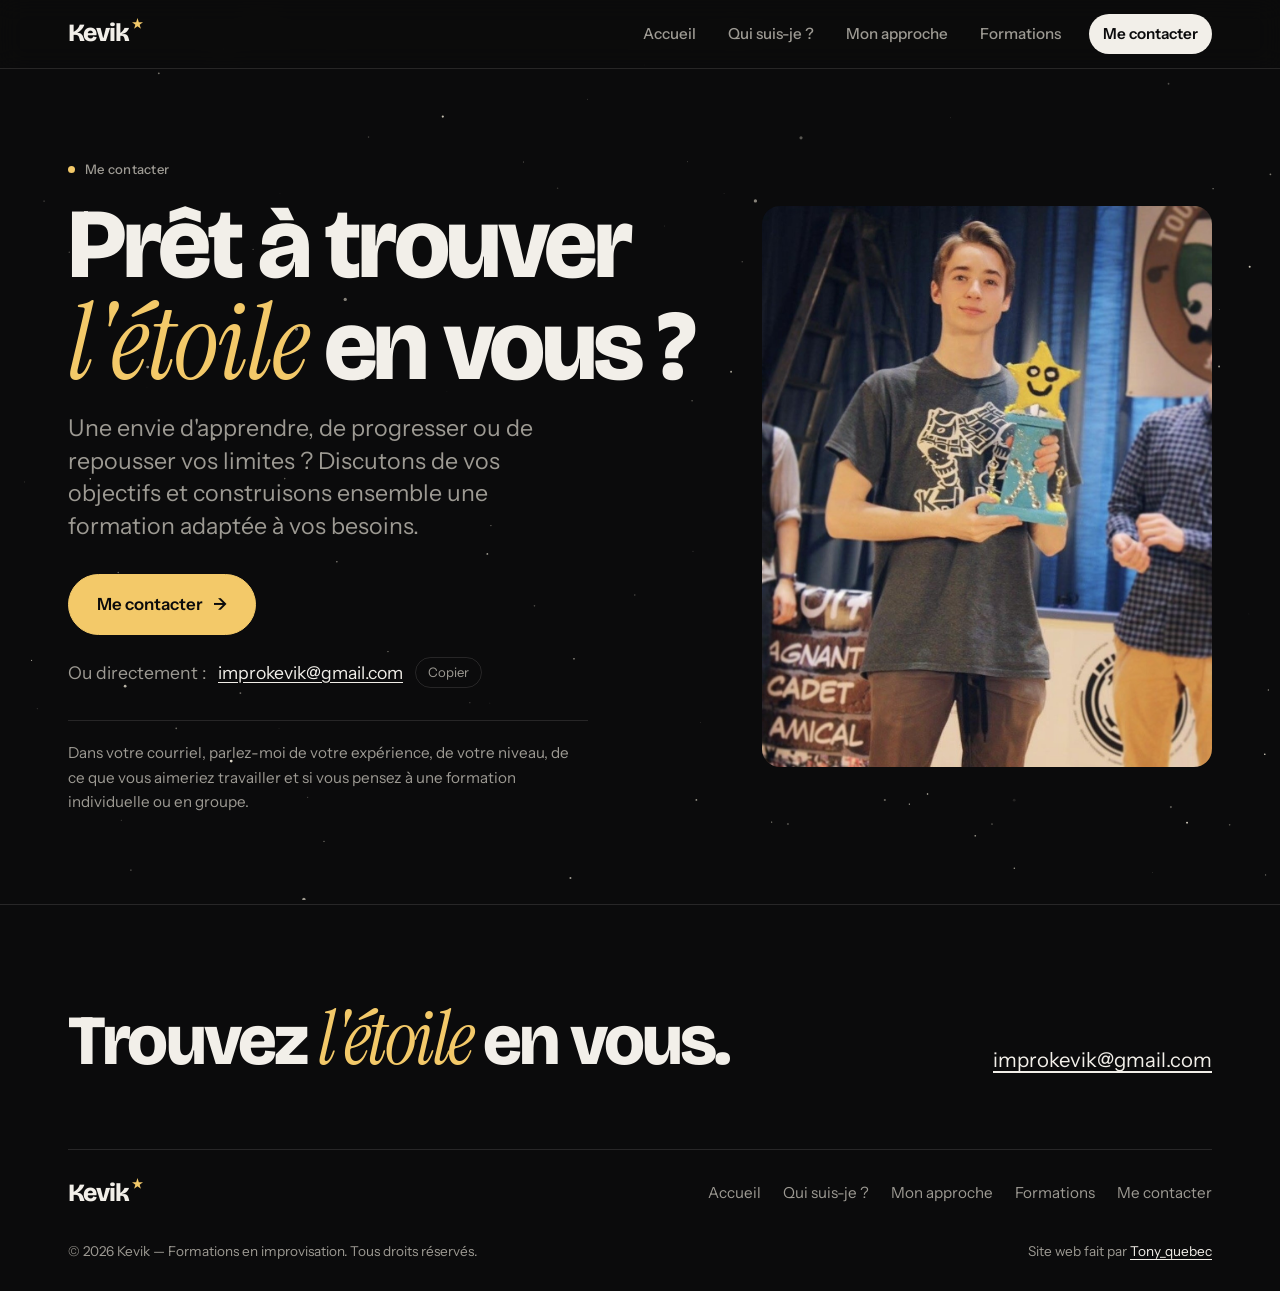
==== commit edfd24b5: "Lien « Tony_quebec » du pied de page vers une page de demande de site web La nouvelle page tony-queb" ====
--- a/contact.html
+++ b/contact.html
@@ -76,7 +76,7 @@
       </div>
       <div class="pied__bas">
         <p>© <span class="annee">2026</span> Kevik — Formations en improvisation. Tous droits réservés.</p>
-        <p>Site web fait par Tony_quebec</p>
+        <p>Site web fait par <a class="pied__credit" href="tony-quebec.html">Tony_quebec</a></p>
       </div>
     </div>
   </footer>
--- a/styles.css
+++ b/styles.css
@@ -602,3 +602,9 @@
   .bandeau__piste { animation: none; }
   * { transition: none !important; }
 }
+
+/* Crédit du site */
+.pied__credit { color: var(--texte); text-underline-offset: 3px; }
+.pied__credit:hover { color: var(--or); }
+.contact__note a { color: var(--texte); text-decoration: none; }
+.contact__note a:hover { color: var(--or); }
